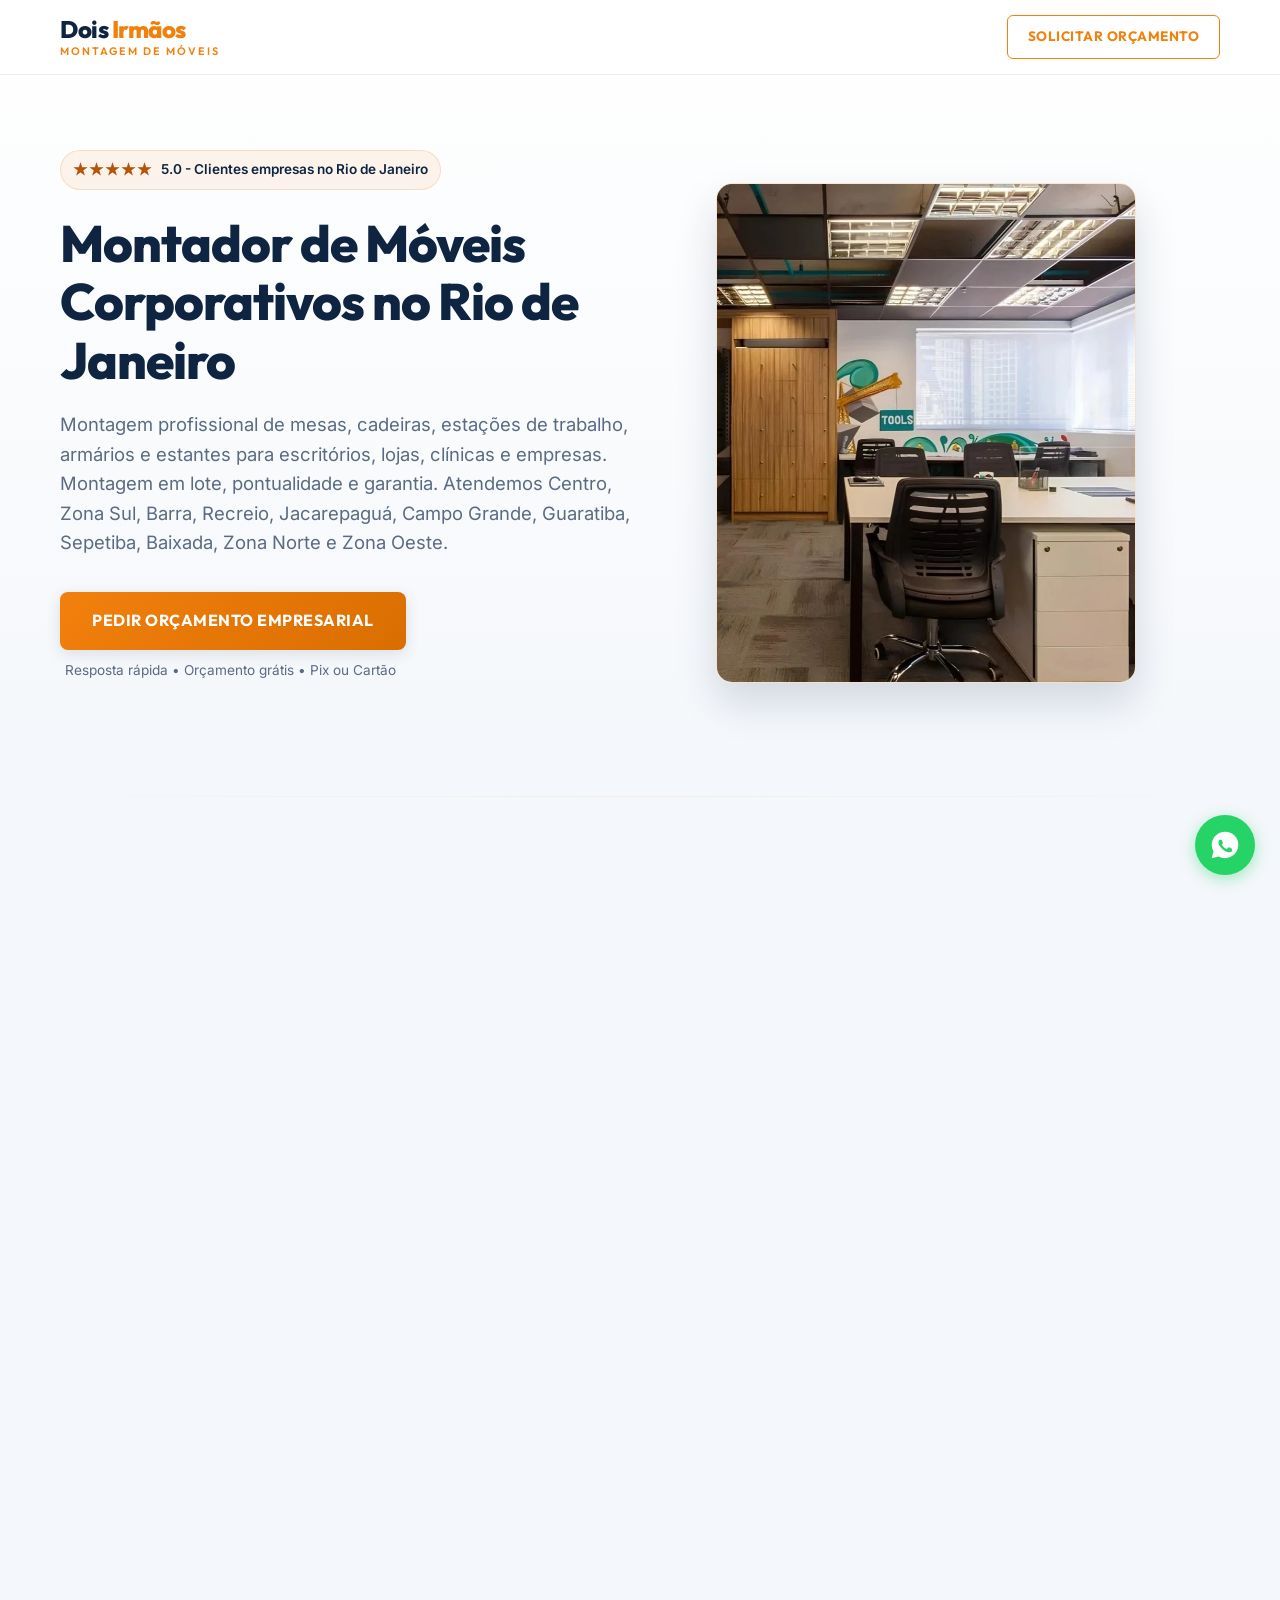
==== moveiscorporativos.html @ 77a08ee9 "Adiciona landing page /moveiscorporativos otimizada para Google Ads (SEO, JSON-LD, canonical)" ====
<!DOCTYPE html>
<html lang="pt-BR">
<head>
    <!-- Google tag (gtag.js) - carregamento tardio apos LCP -->
    <link rel="preconnect" href="https://www.googletagmanager.com">
    <script>
      window.dataLayer = window.dataLayer || [];
      function gtag(){dataLayer.push(arguments);}
    </script>
    <!-- Event snippet for Contato conversion page -->
    <script>
    function gtag_report_conversion(url) {
      var callback = function () {
        if (typeof(url) != 'undefined') {
          window.location = url;
        }
      };
      gtag('event', 'conversion', {
          'send_to': 'G-LB356NPCR9',
          'value': 1.0,
          'currency': 'BRL',
          'event_callback': callback
      });
      return false;
    }
    </script>
    <meta charset="UTF-8">
    <meta name="viewport" content="width=device-width, initial-scale=1.0">

    <!-- SEO Meta Tags -->
    <title>Montador de Móveis Corporativos RJ | Dois Irmãos Montagem</title>
    <meta name="description" content="Montador de móveis corporativos no Rio de Janeiro para escritórios, lojas, clínicas e empresas. Montagem em lote, garantia, ferramentas próprias e agendamento rápido. Orçamento grátis pelo WhatsApp!">
    <meta name="keywords" content="montador de moveis corporativos, montagem de moveis corporativos, montador de escritorio, montagem de moveis na empresa, montador de moveis rio de janeiro, montagem de mesas de escritorio, moveis corporativos cnpj, dois irmaos montagem">
    <link rel="canonical" href="https://2irmaosmontagens.com.br/moveiscorporativos">

    <!-- Open Graph / Facebook / WhatsApp -->
    <meta property="og:title" content="Montador de Móveis Corporativos RJ | Dois Irmãos Montagem">
    <meta property="og:description" content="Montagem profissional de móveis corporativos no Rio de Janeiro: escritórios, lojas e clínicas. Montagem em lote, garantia e orçamento grátis pelo WhatsApp.">
    <meta property="og:type" content="website">
    <meta property="og:url" content="https://2irmaosmontagens.com.br/moveiscorporativos">
    <meta property="og:image" content="https://2irmaosmontagens.com.br/assets/Hero-Desktop.webp">
    <meta property="og:image:width" content="1122">
    <meta property="og:image:height" content="1402">
    <meta property="og:image:type" content="image/webp">
    <meta property="og:locale" content="pt_BR">
    <meta property="og:site_name" content="Dois Irmãos Montagem de Móveis">

    <!-- Twitter Card -->
    <meta name="twitter:card" content="summary_large_image">
    <meta name="twitter:title" content="Montador de Móveis Corporativos RJ | Dois Irmãos Montagem">
    <meta name="twitter:description" content="Montagem profissional de móveis corporativos no Rio de Janeiro para empresas. Orçamento grátis pelo WhatsApp!">
    <meta name="twitter:image" content="https://2irmaosmontagens.com.br/assets/Hero-Desktop.webp">

    <!-- Dados estruturados (JSON-LD) - Servico e Negocio Local -->
    <script type="application/ld+json">
    {
      "@context": "https://schema.org",
      "@type": "Service",
      "serviceType": "Montagem de móveis corporativos",
      "provider": {
        "@type": "LocalBusiness",
        "name": "Dois Irmãos Montagem de Móveis",
        "telephone": "+5521982727612",
        "areaServed": [
          {"@type":"City","name":"Rio de Janeiro"},
          {"@type":"AdministrativeArea","name":"Zona Sul"},
          {"@type":"AdministrativeArea","name":"Barra da Tijuca"},
          {"@type":"AdministrativeArea","name":"Baixada Fluminense"},
          {"@type":"AdministrativeArea","name":"Zona Norte"},
          {"@type":"AdministrativeArea","name":"Zona Oeste"}
        ],
        "priceRange": "$$",
        "image": "https://2irmaosmontagens.com.br/assets/Hero-Desktop.webp",
        "url": "https://2irmaosmontagens.com.br/moveiscorporativos"
      },
      "areaServed": [
        {"@type":"City","name":"Rio de Janeiro"},
        {"@type":"AdministrativeArea","name":"Baixada Fluminense"}
      ],
      "description": "Montagem profissional de móveis corporativos no Rio de Janeiro: escritórios, lojas, clínicas e empresas. Montagem em lote, garantia e agendamento rápido."
    }
    </script>

    <!-- Favicon SVG inline (chave de fenda + chave inglesa, laranja) -->
    <link rel="icon" type="image/svg+xml" href="data:image/svg+xml,<svg xmlns=%22http://www.w3.org/2000/svg%22 viewBox=%220 0 100 100%22><rect width=%22100%22 height=%22100%22 rx=%2220%22 fill=%22%230F2440%22/><g stroke=%22%23F2800D%22 stroke-width=%2212%22 stroke-linecap=%22round%22><path d=%22M25 25 L75 75%22/><path d=%22M62 15 L85 38%22/><path d=%22M15 62 L25 72%22/></g></svg>">

    <!-- Pre-carregamento da hero image (LCP) -->
    <link rel="preload" as="image" fetchpriority="high"
          href="assets/images/Escritorio.webp"
          imagesrcset="assets/images/Escritorio.webp 800w"
          imagesizes="(max-width: 768px) 100vw, 420px">

    <!-- Fontes auto-hospedadas (Inter + Outfit variaveis) -->
    <link rel="preload" href="assets/fonts/Inter.woff2" as="font" type="font/woff2" crossorigin>
    <link rel="preload" href="assets/fonts/Outfit.woff2" as="font" type="font/woff2" crossorigin>

    <!-- Critical CSS Inline (acima da dobra) - tema claro -->
    <style>
        @font-face{font-family:'Inter';font-style:normal;font-weight:300 700;font-display:optional;src:url('assets/fonts/Inter.woff2') format('woff2')}
        @font-face{font-family:'Outfit';font-style:normal;font-weight:400 800;font-display:optional;src:url('assets/fonts/Outfit.woff2') format('woff2')}
        *,*::before,*::after{box-sizing:border-box;margin:0;padding:0}
        html{scroll-behavior:smooth;text-rendering:optimizeLegibility;-webkit-font-smoothing:antialiased}
        body{background-color:#F4F7FB;color:#0F2440;font-family:'Inter',-apple-system,BlinkMacSystemFont,"Segoe UI",Roboto,sans-serif;font-size:16px;line-height:1.6;overflow-x:hidden}
        :root{--color-bg:#F4F7FB;--color-bg-deep:#FFFFFF;--color-bg-light:#FFFFFF;--color-primary:#F2800D;--color-primary-dark:#B4530A;--color-primary-secondary:#D96E00;--color-navy:#0F2440;--color-white:#FFF;--color-gray-light:#5B6B82;--color-gray-text:#5B6B82;--color-border:rgba(15,36,64,0.08);--font-titles:'Outfit',-apple-system,BlinkMacSystemFont,"Segoe UI",Roboto,sans-serif;--font-body:'Inter',-apple-system,BlinkMacSystemFont,"Segoe UI",Roboto,sans-serif;--glass-bg:rgba(255,255,255,0.9);--glass-border:rgba(242,128,13,0.15);--glass-border-hover:rgba(242,128,13,0.4);--transition-fast:all 0.2s cubic-bezier(0.4,0,0.2,1);--transition-smooth:all 0.4s cubic-bezier(0.4,0,0.2,1)}
        .container{width:100%;max-width:1200px;margin:0 auto;padding:0 20px}
        .btn-cta{display:inline-flex;align-items:center;justify-content:center;gap:10px;font-family:var(--font-titles);font-weight:700;font-size:1rem;text-transform:uppercase;letter-spacing:.5px;text-decoration:none;padding:16px 32px;border-radius:8px;border:none;cursor:pointer;transition:var(--transition-smooth);box-shadow:0 4px 15px rgba(15,36,64,0.12)}
        .btn-main-pulse{background:linear-gradient(135deg,var(--color-primary),var(--color-primary-secondary));color:#fff}
        .btn-main-pulse:hover{transform:translateY(-2px);box-shadow:0 8px 25px rgba(242,128,13,0.35)}
        .main-header{background-color:rgba(255,255,255,0.95);border-bottom:1px solid rgba(15,36,64,0.08);position:fixed;top:0;left:0;right:0;z-index:100;padding:10px 0;transition:var(--transition-fast);backdrop-filter:blur(8px)}
        .header-container{display:flex;justify-content:space-between;align-items:center}
        .logo{display:flex;align-items:center;gap:8px}
        .logo-text{font-family:var(--font-titles);font-weight:800;font-size:1.4rem;color:#0F2440;letter-spacing:-0.5px;line-height:1.1}
        .logo-text span{color:var(--color-primary)}
        .logo-sub{display:block;font-family:var(--font-titles);font-size:0.62rem;font-weight:600;letter-spacing:2px;text-transform:uppercase;color:#5B6B82;margin-top:3px}
        .btn-header{padding:10px 20px;font-size:.85rem;border-radius:6px;background:transparent;color:var(--color-primary);border:1.5px solid var(--color-primary);box-shadow:none}
        .btn-header:hover{background-color:var(--color-primary);color:#fff}
        .hero-section{position:relative;padding-top:140px;padding-bottom:80px;background:linear-gradient(180deg,#fff,#F4F7FB);overflow:hidden}
        .hero-container{display:grid;grid-template-columns:1.1fr 0.9fr;gap:40px;align-items:center}
        .hero-content{grid-column:1}
        .badge-google{display:inline-flex;align-items:center;gap:8px;background-color:rgba(242,128,13,0.08);border:1px solid rgba(242,128,13,0.2);padding:6px 12px;border-radius:50px;margin-bottom:24px}
        .star-rating{color:var(--color-primary-dark);font-weight:700;letter-spacing:2px}
        .badge-text{font-size:.85rem;font-weight:600;color:#0F2440}
        .hero-title{font-family:var(--font-titles);font-size:3.2rem;font-weight:800;line-height:1.15;color:#0F2440;margin-bottom:20px;letter-spacing:-1px}
        .hero-subtitle{font-size:1.15rem;color:var(--color-gray-text);margin-bottom:35px;max-width:580px}
        .hero-ctas{display:flex;flex-direction:column;align-items:flex-start;gap:10px;margin-bottom:35px}
        .cta-help-text{font-size:.85rem;color:var(--color-gray-text);padding-left:5px}
        .hero-image-wrapper{grid-column:2;display:flex;justify-content:center;align-items:center;width:100%;max-width:420px;aspect-ratio:4/5}
        .hero-image{width:100%;max-width:420px;aspect-ratio:4/5;object-fit:cover;border-radius:16px;border:1px solid rgba(242,128,13,0.2);box-shadow:0 20px 40px rgba(15,36,64,0.15)}
        @media(max-width:768px){.main-header{padding:8px 0}.header-container{justify-content:center}.btn-header{display:none}.hero-section{padding-top:120px;padding-bottom:50px}.hero-container{grid-template-columns:1fr;grid-template-areas:"badge" "title" "image" "subtitle" "ctas";text-align:center;gap:25px}.badge-google{grid-area:badge;margin-bottom:0;justify-self:center}.hero-title{grid-area:title;font-size:2.1rem;margin:15px 0;letter-spacing:-0.5px}.hero-image-wrapper{grid-area:image;order:unset;display:flex;justify-content:center;margin:5px auto;width:100%;aspect-ratio:4/5}.hero-image{width:100%;height:auto;object-fit:contain;border-radius:12px;box-shadow:0 10px 30px rgba(15,36,64,0.15)}.hero-subtitle{grid-area:subtitle;font-size:1rem;margin-bottom:0;margin:0 auto;max-width:100%;line-height:1.5}.hero-ctas{grid-area:ctas;align-items:center;width:100%;margin-bottom:0;gap:15px;margin-top:8px}.btn-cta{width:100%;max-width:320px;padding:14px 28px;font-size:.95rem}}
        @media(max-width:480px){.btn-header{display:none}.header-container{justify-content:center}.logo-text{font-size:1.3rem}}
    </style>

    <!-- Full CSS carregado assincrono (nao bloqueia renderizacao) -->
    <link rel="preload" href="style-light.css" as="style" onload="this.onload=null;this.rel='stylesheet'">
    <noscript><link rel="stylesheet" href="style-light.css"></noscript>
</head>
<body>
    <!-- Cabecalho -->
    <header class="main-header">
        <div class="container header-container">
            <div class="logo">
                <span class="logo-text">Dois <span>Irmãos</span><span class="logo-sub">Montagem de Móveis</span></span>
            </div>
            <a href="https://wa.me/5521982727612?text=Ol%C3%A1%2C%20gostaria%20de%20um%20or%C3%A7amento%20para%20montagem%20de%20m%C3%B3veis%20corporativos" class="btn-cta btn-header" onclick="gtag_report_conversion();" target="_blank" rel="noopener">
                Solicitar Orçamento
            </a>
        </div>
    </header>

    <main>
        <!-- Hero Section (Dobra Inicial) -->
        <section class="hero-section">
            <div class="container hero-container">
                <div class="hero-content">
                    <div class="badge-google">
                        <span class="star-rating">★★★★★</span>
                        <span class="badge-text">5.0 - Clientes empresas no Rio de Janeiro</span>
                    </div>
                    <h1 class="hero-title">Montador de Móveis Corporativos no Rio de Janeiro</h1>
                    <p class="hero-subtitle">Montagem profissional de mesas, cadeiras, estações de trabalho, armários e estantes para escritórios, lojas, clínicas e empresas. Montagem em lote, pontualidade e garantia. Atendemos Centro, Zona Sul, Barra, Recreio, Jacarepaguá, Campo Grande, Guaratiba, Sepetiba, Baixada, Zona Norte e Zona Oeste.</p>
                    <div class="hero-ctas">
                        <a href="https://wa.me/5521982727612?text=Ol%C3%A1%2C%20gostaria%20de%20um%20or%C3%A7amento%20para%20montagem%20de%20m%C3%B3veis%20corporativos" class="btn-cta btn-main-pulse" onclick="gtag_report_conversion();" target="_blank" rel="noopener">
                            Pedir Orçamento Empresarial
                        </a>
                        <span class="cta-help-text">Resposta rápida • Orçamento grátis • Pix ou Cartão</span>
                    </div>
                </div>
                <div class="hero-image-wrapper">
                    <img src="assets/images/Escritorio.webp" alt="Montagem de móveis corporativos para escritório no Rio de Janeiro - Dois Irmãos Montagem" class="hero-image" fetchpriority="high" decoding="async" width="400" height="500">
                </div>
            </div>
        </section>

        <!-- Diferenciais para Empresas -->
        <section class="diferenciais-section">
            <div class="container">
                <h2 class="section-title">Por que sua empresa deve contratar a Dois Irmãos?</h2>
                <div class="diferenciais-grid">
                    <div class="diferencial-card">
                        <div class="dif-icon-wrapper">
                            <svg viewBox="0 0 24 24" fill="none" stroke="currentColor" stroke-width="2" stroke-linecap="round" stroke-linejoin="round" class="icon-svg"><rect x="3" y="3" width="7" height="9" rx="1"/><rect x="14" y="3" width="7" height="5" rx="1"/><rect x="14" y="12" width="7" height="9" rx="1"/><rect x="3" y="16" width="7" height="5" rx="1"/></svg>
                        </div>
                        <h3>Montagem em Lote</h3>
                        <p>Montamos várias unidades de uma vez (estações de trabalho, cadeiras, armários) no menor tempo possível, sem atrapalhar a operação da sua empresa.</p>
                    </div>
                    <div class="diferencial-card">
                        <div class="dif-icon-wrapper">
                            <svg viewBox="0 0 24 24" fill="none" stroke="currentColor" stroke-width="2" stroke-linecap="round" stroke-linejoin="round" class="icon-svg"><circle cx="12" cy="12" r="10"/><polyline points="12 6 12 12 16 14"/></svg>
                        </div>
                        <h3>Pontualidade</h3>
                        <p>Agendamento e chegada no horário combinado, para alinhar com a rotina do seu escritório ou da sua loja. Menos downtime, mais produtividade.</p>
                    </div>
                    <div class="diferencial-card">
                        <div class="dif-icon-wrapper">
                            <svg viewBox="0 0 24 24" fill="none" stroke="currentColor" stroke-width="2" stroke-linecap="round" stroke-linejoin="round" class="icon-svg"><path d="M12 22s8-4 8-10V5l-8-3-8 3v7c0 6 8 10 8 10z"/><polyline points="9 12 11 14 15 10"/></svg>
                        </div>
                        <h3>Garantia no Serviço</h3>
                        <p>Monto qualquer móvel corporativo com garantia. Se algo não ficar perfeito, ajusto sem custo para a sua empresa.</p>
                    </div>
                    <div class="diferencial-card">
                        <div class="dif-icon-wrapper">
                            <svg viewBox="0 0 24 24" fill="none" stroke="currentColor" stroke-width="2" stroke-linecap="round" stroke-linejoin="round" class="icon-svg"><path d="M14.7 6.3a1 1 0 0 0 0 1.4l1.6 1.6a1 1 0 0 0 1.4 0l3.77-3.77a6 6 0 0 1-7.94 7.94l-6.91 6.91a2.12 2.12 0 0 1-3-3l6.91-6.91a6 6 0 0 1 7.94-7.94l-3.76 3.76z"/></svg>
                        </div>
                        <h3>Ferramentas Próprias</h3>
                        <p>Levo todo o equipamento necessário. Você não se preocupa com nada — só recebe os móveis prontos para uso.</p>
                    </div>
                    <div class="diferencial-card">
                        <div class="dif-icon-wrapper">
                            <svg viewBox="0 0 24 24" fill="none" stroke="currentColor" stroke-width="2" stroke-linecap="round" stroke-linejoin="round" class="icon-svg"><rect x="1" y="4" width="22" height="16" rx="2" ry="2"/><line x1="1" y1="10" x2="23" y2="10"/></svg>
                        </div>
                        <h3>Pagamento Facilitado PJ</h3>
                        <p>Aceito Pix ou Cartão de Crédito. Orçamento gratuito e na hora, direto pelo WhatsApp. Ideal para empresas e compras via CNPJ.</p>
                    </div>
                    <div class="diferencial-card">
                        <div class="dif-icon-wrapper">
                            <svg viewBox="0 0 24 24" fill="none" stroke="currentColor" stroke-width="2" stroke-linecap="round" stroke-linejoin="round" class="icon-svg"><circle cx="12" cy="12" r="3"/><path d="M12 1v4M12 19v4M4.22 4.22l2.83 2.83M16.95 16.95l2.83 2.83M1 12h4M19 12h4M4.22 19.78l2.83-2.83M16.95 7.05l2.83-2.83"/></svg>
                        </div>
                        <h3>Limpeza pós-montagem</h3>
                        <p>Deixo o ambiente limpo, com descarte correto das embalagens. Sua empresa não perde tempo com a bagunça da montagem.</p>
                    </div>
                </div>
            </div>
        </section>

        <!-- Servicos Corporativos -->
        <section class="services-section">
            <div class="container">
                <h2 class="section-title">Montagem de Móveis Corporativos</h2>
                <p class="section-subtitle">Soluções completas para o seu escritório, loja, clínica ou empresa. Alto padrão de acabamento e organização.</p>

                <div class="services-grid">
                    <div class="service-card">
                        <img class="service-thumb" src="assets/images/Escritorio.webp" alt="Montagem de mesas de escritório e estações de trabalho" width="400" height="500" loading="lazy" decoding="async">
                        <div class="service-content">
                            <span class="service-tag">Estações de Trabalho</span>
                            <h3>Mesas e Escrivaninhas</h3>
                            <p>Montagem de mesas de escritório, mesas de reunião, escrivaninhas e estações de trabalho em lote, com nivelamento perfeito.</p>
                            <ul class="service-list">
                                <li>
                                    <svg class="icon-check" viewBox="0 0 24 24" fill="none" stroke="currentColor" stroke-width="3" stroke-linecap="round" stroke-linejoin="round" style="width: 14px; height: 14px; color: var(--color-primary);"><polyline points="20 6 9 17 4 12"></polyline></svg>
                                    Montagem de mesas e estações em lote
                                </li>
                                <li>
                                    <svg class="icon-check" viewBox="0 0 24 24" fill="none" stroke="currentColor" stroke-width="3" stroke-linecap="round" stroke-linejoin="round" style="width: 14px; height: 14px; color: var(--color-primary);"><polyline points="20 6 9 17 4 12"></polyline></svg>
                                    Passagem e organização de cabos
                                </li>
                                <li>
                                    <svg class="icon-check" viewBox="0 0 24 24" fill="none" stroke="currentColor" stroke-width="3" stroke-linecap="round" stroke-linejoin="round" style="width: 14px; height: 14px; color: var(--color-primary);"><polyline points="20 6 9 17 4 12"></polyline></svg>
                                    Nivelamento e alinhamento perfeitos
                                </li>
                            </ul>
                        </div>
                    </div>

                    <div class="service-card">
                        <img class="service-thumb" src="assets/images/Sala.webp" alt="Montagem de cadeiras e assentos corporativos" width="400" height="500" loading="lazy" decoding="async">
                        <div class="service-content">
                            <span class="service-tag">Assentos</span>
                            <h3>Cadeiras e Poltronas</h3>
                            <p>Montagem de cadeiras de escritório, poltronas de recepção e assentos corporativos de qualquer fabricante e modelo.</p>
                            <ul class="service-list">
                                <li>
                                    <svg class="icon-check" viewBox="0 0 24 24" fill="none" stroke="currentColor" stroke-width="3" stroke-linecap="round" stroke-linejoin="round" style="width: 14px; height: 14px; color: var(--color-primary);"><polyline points="20 6 9 17 4 12"></polyline></svg>
                                    Montagem e ajuste de assentos
                                </li>
                                <li>
                                    <svg class="icon-check" viewBox="0 0 24 24" fill="none" stroke="currentColor" stroke-width="3" stroke-linecap="round" stroke-linejoin="round" style="width: 14px; height: 14px; color: var(--color-primary);"><polyline points="20 6 9 17 4 12"></polyline></svg>
                                    Fixação de encostos e braços
                                </li>
                                <li>
                                    <svg class="icon-check" viewBox="0 0 24 24" fill="none" stroke="currentColor" stroke-width="3" stroke-linecap="round" stroke-linejoin="round" style="width: 14px; height: 14px; color: var(--color-primary);"><polyline points="20 6 9 17 4 12"></polyline></svg>
                                    Alinhamento de mecanismos e bases
                                </li>
                            </ul>
                        </div>
                    </div>

                    <div class="service-card">
                        <img class="service-thumb" src="assets/images/Quarto.webp" alt="Montagem de armários e estantes corporativas" width="400" height="500" loading="lazy" decoding="async">
                        <div class="service-content">
                            <span class="service-tag">Armazenamento</span>
                            <h3>Armários e Estantes</h3>
                            <p>Montagem e fixação de armários, estantes, arquivos e móveis de armazenamento para escritórios e salas comerciais.</p>
                            <ul class="service-list">
                                <li>
                                    <svg class="icon-check" viewBox="0 0 24 24" fill="none" stroke="currentColor" stroke-width="3" stroke-linecap="round" stroke-linejoin="round" style="width: 14px; height: 14px; color: var(--color-primary);"><polyline points="20 6 9 17 4 12"></polyline></svg>
                                    Armários e estantes corporativas
                                </li>
                                <li>
                                    <svg class="icon-check" viewBox="0 0 24 24" fill="none" stroke="currentColor" stroke-width="3" stroke-linecap="round" stroke-linejoin="round" style="width: 14px; height: 14px; color: var(--color-primary);"><polyline points="20 6 9 17 4 12"></polyline></svg>
                                    Fixação segura em parede
                                </li>
                                <li>
                                    <svg class="icon-check" viewBox="0 0 24 24" fill="none" stroke="currentColor" stroke-width="3" stroke-linecap="round" stroke-linejoin="round" style="width: 14px; height: 14px; color: var(--color-primary);"><polyline points="20 6 9 17 4 12"></polyline></svg>
                                    Ajuste de portas e gavetas
                                </li>
                            </ul>
                        </div>
                    </div>

                    <div class="service-card">
                        <img class="service-thumb" src="assets/images/Cozinha.webp" alt="Montagem de móveis para lojas e recepções comerciais" width="400" height="500" loading="lazy" decoding="async">
                        <div class="service-content">
                            <span class="service-tag">Lojas e Recepções</span>
                            <h3>Móveis para Comércio</h3>
                            <p>Montagem de painéis, balcões de recepção, expositores e móveis para lojas, clínicas e ambientes comerciais.</p>
                            <ul class="service-list">
                                <li>
                                    <svg class="icon-check" viewBox="0 0 24 24" fill="none" stroke="currentColor" stroke-width="3" stroke-linecap="round" stroke-linejoin="round" style="width: 14px; height: 14px; color: var(--color-primary);"><polyline points="20 6 9 17 4 12"></polyline></svg>
                                    Painéis de TV e expositores
                                </li>
                                <li>
                                    <svg class="icon-check" viewBox="0 0 24 24" fill="none" stroke="currentColor" stroke-width="3" stroke-linecap="round" stroke-linejoin="round" style="width: 14px; height: 14px; color: var(--color-primary);"><polyline points="20 6 9 17 4 12"></polyline></svg>
                                    Balcões de recepção
                                </li>
                                <li>
                                    <svg class="icon-check" viewBox="0 0 24 24" fill="none" stroke="currentColor" stroke-width="3" stroke-linecap="round" stroke-linejoin="round" style="width: 14px; height: 14px; color: var(--color-primary);"><polyline points="20 6 9 17 4 12"></polyline></svg>
                                    Móveis para clínicas e salas comerciais
                                </li>
                            </ul>
                        </div>
                    </div>
                </div>

                <div class="services-action">
                    <a href="https://wa.me/5521982727612?text=Ol%C3%A1%2C%20gostaria%20de%20um%20or%C3%A7amento%20para%20montagem%20de%20m%C3%B3veis%20corporativos" class="btn-cta btn-main-pulse" onclick="gtag_report_conversion();" target="_blank" rel="noopener">
                        Pedir Orçamento Corporativo
                    </a>
                </div>
            </div>
        </section>

        <!-- Como Funciona -->
        <section class="depoimentos-section">
            <div class="container">
                <h2 class="section-title">Como funciona para a sua empresa</h2>
                <div class="services-grid">
                    <div class="service-card">
                        <div class="service-content">
                            <span class="service-tag">Passo 1</span>
                            <h3>Solicite pelo WhatsApp</h3>
                            <p>Chame no WhatsApp, informe a quantidade e o tipo de móveis. Você recebe o orçamento grátis e na hora.</p>
                        </div>
                    </div>
                    <div class="service-card">
                        <div class="service-content">
                            <span class="service-tag">Passo 2</span>
                            <h3>Agende a montagem</h3>
                            <p>Combinamos o melhor dia e horário para não parar a operação do seu escritório, loja ou clínica.</p>
                        </div>
                    </div>
                    <div class="service-card">
                        <div class="service-content">
                            <span class="service-tag">Passo 3</span>
                            <h3>Receba tudo pronto</h3>
                            <p>Montagem rápida, com garantia e limpeza pós-serviço. Seus móveis corporativos prontos para uso.</p>
                        </div>
                    </div>
                </div>
            </div>
        </section>

        <!-- Prova Social -->
        <section class="depoimentos-section">
            <div class="container">
                <div class="depoimentos-header">
                    <div>
                        <h2>Clientes corporativos aprovam</h2>
                        <div class="google-rating">
                            <span class="rating-num">★ 5.0</span>
                            <span class="rating-stars">★★★★★</span>
                            <span class="rating-count">Avaliações no Rio de Janeiro</span>
                        </div>
                    </div>
                </div>

                <div class="depoimentos-grid">
                    <div class="depoimento-card">
                        <div class="depoimento-rating">★★★★★</div>
                        <p class="depoimento-text">"Contratamos o Eduardo para montar escritórios de uma sala inteira: estações, mesas de reunião e armários. Pontual, rápido e organizado. Deixou tudo no lugar e limpo."</p>
                        <div class="depoimento-author">
                            <div class="author-avatar">CA</div>
                            <div>
                                <h3>Camila A.</h3>
                                <span>Gerente de escritório - RJ</span>
                            </div>
                        </div>
                    </div>
                    <div class="depoimento-card">
                        <div class="depoimento-rating">★★★★★</div>
                        <p class="depoimento-text">"Montou as cadeiras e mesas da nossa clínica em um único dia. Super profissional, com todas as ferramentas. Serviço nota 10, recomendo para qualquer empresa."</p>
                        <div class="depoimento-author">
                            <div class="author-avatar">RB</div>
                            <div>
                                <h3>Ricardo B.</h3>
                                <span>Dono de clínica - RJ</span>
                            </div>
                        </div>
                    </div>
                    <div class="depoimento-card">
                        <div class="depoimento-rating">★★★★★</div>
                        <p class="depoimento-text">"Precisávamos de agilidade para abrir a loja e o Eduardo deu conta de montar expositores e painéis antes da inauguração. Muito confiável e caprichoso."</p>
                        <div class="depoimento-author">
                            <div class="author-avatar">DP</div>
                            <div>
                                <h3>Daniela P.</h3>
                                <span>Empresária - RJ</span>
                            </div>
                        </div>
                    </div>
                </div>
            </div>
        </section>
    </main>

    <!-- Rodape -->
    <footer class="main-footer">
        <div class="container footer-container">
            <div class="footer-brand">
                <div class="logo">
                    <span class="logo-text">Dois <span>Irmãos</span><span class="logo-sub">Montagem de Móveis</span></span>
                </div>
                <p>Montagem e desmontagem profissional de móveis corporativos com garantia e segurança no Rio de Janeiro: Centro, Zona Sul, Barra, Recreio, Jacarepaguá, Campo Grande, Guaratiba, Sepetiba, Baixada, Zona Norte e Zona Oeste.</p>
            </div>

            <div class="footer-info">
                <h3>Atendimento</h3>
                <p>
                    <svg class="icon-footer-info" viewBox="0 0 24 24" fill="none" stroke="currentColor" stroke-width="2" stroke-linecap="round" stroke-linejoin="round" style="width: 14px; height: 14px; margin-right: 6px; color: var(--color-primary); vertical-align: middle;"><path d="M22 16.92v3a2 2 0 0 1-2.18 2 19.79 19.79 0 0 1-8.63-3.07 19.5 19.5 0 0 1-6-6 19.79 19.79 0 0 1-3.07-8.67A2 2 0 0 1 4.11 2h3a2 2 0 0 1 2 1.72 12.84 12.84 0 0 0 .7 2.81 2 2 0 0 1-.45 2.11L8.09 9.91a16 16 0 0 0 6 6l1.27-1.27a2 2 0 0 1 2.11-.45 12.84 12.84 0 0 0 2.81.7A2 2 0 0 1 22 16.92z"/></svg>
                    Fone/Whats: <strong>(21) 98272-7612</strong>
                </p>
                <p>
                    <svg class="icon-footer-info" viewBox="0 0 24 24" fill="none" stroke="currentColor" stroke-width="2" stroke-linecap="round" stroke-linejoin="round" style="width: 14px; height: 14px; margin-right: 6px; color: var(--color-primary); vertical-align: middle;"><path d="M21 10c0 7-9 13-9 13s-9-6-9-13a9 9 0 0 1 18 0z"/><circle cx="12" cy="10" r="3"/></svg>
                    Rio de Janeiro - Centro, Zona Sul, Barra, Recreio, Jacarepaguá, Campo Grande, Guaratiba, Sepetiba, Baixada, Zona Norte e Zona Oeste
                </p>
                <p>
                    <svg class="icon-footer-info" viewBox="0 0 24 24" fill="none" stroke="currentColor" stroke-width="2" stroke-linecap="round" stroke-linejoin="round" style="width: 14px; height: 14px; margin-right: 6px; color: var(--color-primary); vertical-align: middle;"><path d="M21 15a2 2 0 0 1-2 2H7l-4 4V5a2 2 0 0 1 2-2h14a2 2 0 0 1 2 2z"/></svg>
                    Orçamento grátis e na hora
                </p>
            </div>

            <div class="footer-links">
                <h3>Políticas</h3>
                <a href="politica.html" target="_blank" class="footer-link">Política de Privacidade</a>
                <span class="footer-link-sub">Google Ads Compliance</span>
            </div>
        </div>
        <div class="footer-bottom">
            <p>&copy; 2026 Dois Irmãos Montagem de Móveis. Desenvolvido por <a href="https://wa.me/5551999402810?text=Ol%C3%A1%2C%20vi%20a%20p%C3%A1gina%20da%20Dois%20Irm%C3%A3os%20Montagem%20de%20M%C3%B3veis%20e%20quero%20uma%20p%C3%A1gina%20igual" target="_blank" rel="noopener" style="color:#F2A85C;text-decoration:underline;text-underline-offset:2px">WS Serviços</a></p>
        </div>
    </footer>

    <!-- Botao Flutuante Pulsante -->
    <a href="https://wa.me/5521982727612?text=Ol%C3%A1%2C%20gostaria%20de%20um%20or%C3%A7amento%20para%20montagem%20de%20m%C3%B3veis%20corporativos"
       class="btn-whatsapp-flutuante" id="btn-whatsapp-flutuante" onclick="gtag_report_conversion();" target="_blank" rel="noopener" aria-label="Solicitar Orçamento de Móveis Corporativos no WhatsApp">
        <svg viewBox="0 0 24 24" fill="currentColor" xmlns="http://www.w3.org/2000/svg">
            <path d="M12.012 2c-5.506 0-9.989 4.478-9.99 9.984a9.96 9.96 0 0 0 1.333 4.982L2 22l5.202-1.362a9.923 9.923 0 0 0 4.808 1.226h.003c5.502 0 9.99-4.479 9.991-9.986a9.897 9.897 0 0 0-2.927-7.064A9.9 9.9 0 0 0 12.012 2zm5.72 14.12c-.246.696-1.427 1.258-1.954 1.31-.476.046-.96.223-3.078-.607-2.709-1.062-4.437-3.805-4.572-3.987-.134-.18-.992-1.31-.992-2.5 0-1.19.624-1.77.848-2.014.223-.244.492-.304.656-.304.163 0 .327.002.468.008.148.006.347-.057.544.417.202.489.69 1.678.75 1.798.06.12.1.26.02.42-.08.16-.12.26-.24.4-.12.14-.25.312-.358.42-.12.12-.245.25-.1.5.144.246.643 1.054 1.38 1.71.947.843 1.745 1.106 1.996 1.228.25.12.397.102.545-.068.149-.17.643-.75.815-.998.17-.25.347-.208.58-.12.235.087 1.488.702 1.745.83.256.13.427.194.49.303.06.108.06.63-.186 1.326z"/>
        </svg>
    </a>

    <!-- gtag.js carregado apenas na interacao do usuario -->
    <!-- Troque o ID G-LB356NPCR9 pelo ID AW-XXXXXXXXXX da sua conta Google Ads, se houver -->
    <script>
      function loadGTag() {
        var s = document.createElement('script');
        s.src = 'https://www.googletagmanager.com/gtag/js?id=G-LB356NPCR9';
        s.async = true;
        s.onload = function() {
          gtag('js', new Date());
          gtag('config', 'G-LB356NPCR9');
        };
        document.head.appendChild(s);
      }
      document.addEventListener('click', loadGTag, { once: true });
      document.addEventListener('touchstart', loadGTag, { once: true });
    </script>

</body>
</html>
---- style-light.css ----
:root{--color-bg:#F4F7FB;--color-bg-deep:#FFFFFF;--color-bg-light:#FFFFFF;--color-primary:#F2800D;--color-primary-dark:#B4530A;--color-primary-secondary:#D96E00;--color-navy:#0F2440;--color-white:#FFFFFF;--color-gray-light:#5B6B82;--color-gray-text:#5B6B82;--color-border:rgba(15,36,64,0.08);--font-titles:'Outfit',-apple-system,BlinkMacSystemFont,"Segoe UI",Roboto,sans-serif;--font-body:'Inter',-apple-system,BlinkMacSystemFont,"Segoe UI",Roboto,sans-serif;--glass-bg:rgba(255,255,255,0.9);--glass-border:rgba(242,128,13,0.15);--glass-border-hover:rgba(242,128,13,0.4);--transition-fast:all 0.2s cubic-bezier(0.4,0,0.2,1);--transition-smooth:all 0.4s cubic-bezier(0.4,0,0.2,1)}*,*::before,*::after{box-sizing:border-box;margin:0;padding:0}html{scroll-behavior:smooth;text-rendering:optimizeLegibility;-webkit-font-smoothing:antialiased;-moz-osx-font-smoothing:grayscale}body{background-color:var(--color-bg);color:var(--color-navy);font-family:var(--font-body);font-size:16px;line-height:1.6;overflow-x:hidden}.container{width:100%;max-width:1200px;margin-right:auto;margin-left:auto;padding-right:20px;padding-left:20px}.btn-cta{display:inline-flex;align-items:center;justify-content:center;gap:10px;font-family:var(--font-titles);font-weight:700;font-size:1rem;text-transform:uppercase;letter-spacing:0.5px;text-decoration:none;padding:16px 32px;border-radius:8px;border:none;cursor:pointer;transition:var(--transition-smooth);box-shadow:0 4px 15px rgba(15,36,64,0.12)}.btn-main-pulse{background:linear-gradient(135deg,var(--color-primary) 0%,var(--color-primary-secondary) 100%);color:var(--color-white);position:relative;z-index:1;overflow:hidden}.btn-main-pulse:hover{transform:translateY(-2px);box-shadow:0 8px 25px rgba(242,128,13,0.35);background:linear-gradient(135deg,#FF9A33 0%,#E07300 100%)}.btn-main-pulse:active{transform:translateY(0)}.icon-whatsapp{width:20px;height:20px}.main-header{background-color:rgba(255,255,255,0.95);border-bottom:1px solid var(--color-border);position:fixed;top:0;left:0;right:0;z-index:100;padding:15px 0;transition:var(--transition-fast);backdrop-filter:blur(8px)}.header-container{display:flex;justify-content:space-between;align-items:center}.logo{display:flex;align-items:center;gap:8px}.logo-icon{font-size:1.6rem}.logo-text{font-family:var(--font-titles);font-weight:800;font-size:1.5rem;color:var(--color-navy);letter-spacing:-0.5px;line-height:1.1}.logo-text span{color:var(--color-primary)}.logo-sub{display:block;font-family:var(--font-titles);font-size:0.68rem;font-weight:600;letter-spacing:2px;text-transform:uppercase;color:var(--color-gray-text);margin-top:3px}.btn-header{padding:10px 20px;font-size:0.85rem;border-radius:6px;background:transparent;color:var(--color-primary);border:1.5px solid var(--color-primary);box-shadow:none}.btn-header:hover{background-color:var(--color-primary);color:var(--color-white);box-shadow:0 4px 15px rgba(242,128,13,0.2)}.hero-section{position:relative;padding-top:150px;padding-bottom:80px;background:linear-gradient(180deg,var(--color-white) 0%,var(--color-bg) 100%);overflow:hidden}.hero-section::after{content:'';position:absolute;bottom:0;left:0;right:0;height:1px;background:linear-gradient(90deg,transparent 0%,rgba(242,128,13,0.3) 50%,transparent 100%);opacity:0.3}.hero-container{display:grid;grid-template-columns:1.1fr 0.9fr;gap:40px;align-items:center}.badge-google{display:inline-flex;align-items:center;gap:8px;background-color:rgba(242,128,13,0.08);border:1px solid rgba(242,128,13,0.2);padding:6px 12px;border-radius:50px;margin-bottom:24px}.star-rating{color:var(--color-primary-dark);font-weight:700;letter-spacing:2px}.badge-text{font-size:0.85rem;font-weight:600;color:var(--color-navy)}.hero-title{font-family:var(--font-titles);font-size:3.2rem;font-weight:800;line-height:1.15;color:var(--color-navy);margin-bottom:20px;letter-spacing:-1px}.hero-subtitle{font-size:1.15rem;color:var(--color-gray-text);margin-bottom:35px;max-width:580px}.hero-ctas{display:flex;flex-direction:column;align-items:flex-start;gap:10px;margin-bottom:35px}.cta-help-text{font-size:0.85rem;color:var(--color-gray-text);padding-left:5px}.hero-benefits{display:flex;flex-wrap:wrap;gap:15px}.benefit-tag{display:flex;align-items:center;gap:8px;font-size:0.9rem;font-weight:600;color:var(--color-navy);background-color:var(--color-white);border:1px solid var(--color-border);padding:8px 16px;border-radius:6px;box-shadow:0 2px 8px rgba(15,36,64,0.04)}.benefit-icon{font-size:1rem}.hero-image-wrapper{position:relative;display:flex;justify-content:center;align-items:center;width:100%;max-width:420px;aspect-ratio:4 / 5}.hero-image{width:100%;max-width:420px;aspect-ratio:4 / 5;object-fit:cover;border-radius:16px;border:1px solid rgba(242,128,13,0.2);box-shadow:0 20px 40px rgba(15,36,64,0.15);transition:var(--transition-smooth)}.hero-image:hover{transform:scale(1.02);border-color:var(--color-primary);box-shadow:0 20px 50px rgba(15,36,64,0.2)}.diferenciais-section{padding:80px 0;background-color:var(--color-bg);position:relative}.diferenciais-grid{display:grid;grid-template-columns:repeat(3,1fr);gap:30px}.diferencial-card{background-color:var(--color-white);border:1px solid var(--color-border);padding:35px 30px;border-radius:12px;transition:var(--transition-smooth);position:relative;overflow:hidden;box-shadow:0 2px 10px rgba(15,36,64,0.04)}.diferencial-card::before{content:'';position:absolute;top:0;left:0;width:3px;height:100%;background:linear-gradient(180deg,var(--color-primary) 0%,transparent 100%);opacity:0;transition:var(--transition-fast)}.diferencial-card:hover{transform:translateY(-5px);border-color:rgba(242,128,13,0.25);box-shadow:0 10px 30px rgba(15,36,64,0.1)}.diferencial-card:hover::before{opacity:1}.dif-icon-wrapper{font-size:2rem;margin-bottom:20px;display:inline-block}.diferencial-card h3{font-family:var(--font-titles);font-size:1.35rem;font-weight:700;margin-bottom:12px;color:var(--color-navy)}.diferencial-card p{font-size:0.95rem;color:var(--color-gray-text);line-height:1.6}.services-section{padding:100px 0;background:linear-gradient(180deg,var(--color-bg) 0%,var(--color-white) 100%);position:relative}.services-section::before{content:'';position:absolute;top:0;left:0;right:0;height:1px;background:linear-gradient(90deg,transparent 0%,rgba(242,128,13,0.2) 50%,transparent 100%)}.section-title{font-family:var(--font-titles);font-size:2.5rem;font-weight:800;text-align:center;margin-bottom:15px;letter-spacing:-0.5px;color:var(--color-navy)}.section-subtitle{font-size:1.1rem;color:var(--color-gray-text);text-align:center;max-width:600px;margin:0 auto 60px auto}.services-grid{display:grid;grid-template-columns:repeat(4,1fr);gap:30px;margin-bottom:50px}.service-card{background:var(--glass-bg);border:1px solid var(--glass-border);border-radius:16px;overflow:hidden;transition:var(--transition-smooth);display:flex;flex-direction:column;box-shadow:0 2px 10px rgba(15,36,64,0.04)}.service-thumb{width:100%;aspect-ratio:4/5;object-fit:cover;object-position:center;display:block;border-radius:16px 16px 0 0}.service-card:hover{transform:translateY(-8px);border-color:var(--glass-border-hover);box-shadow:0 15px 35px rgba(242,128,13,0.1),0 5px 15px rgba(15,36,64,0.06)}.service-content{padding:35px;display:flex;flex-direction:column;height:100%}.service-tag{display:inline-block;align-self:flex-start;font-family:var(--font-titles);font-size:0.75rem;font-weight:700;text-transform:uppercase;letter-spacing:1px;color:var(--color-primary-dark);background-color:rgba(242,128,13,0.08);padding:4px 10px;border-radius:4px;margin-bottom:20px}.service-card h3{font-family:var(--font-titles);font-size:1.5rem;font-weight:700;margin-bottom:15px;color:var(--color-navy)}.service-card p{font-size:0.95rem;color:var(--color-gray-text);margin-bottom:25px;line-height:1.6}.service-list{list-style:none;margin-top:20px;display:flex;flex-direction:column;gap:12px;border-top:1px solid var(--color-border);padding-top:20px}.service-list li{font-size:0.9rem;color:var(--color-navy);display:flex;align-items:center;gap:10px}.services-action{text-align:center;margin-top:40px}.depoimentos-section{padding:100px 0;background-color:var(--color-bg);position:relative}.depoimentos-section::before{content:'';position:absolute;top:0;left:0;right:0;height:1px;background:linear-gradient(90deg,transparent 0%,var(--color-border) 50%,transparent 100%)}.depoimentos-header{display:flex;justify-content:center;margin-bottom:60px}.g-logo-wrapper{display:flex;align-items:center;gap:20px}.icon-google{width:48px;height:48px;color:var(--color-navy);opacity:0.9}.g-logo-wrapper h2{font-family:var(--font-titles);font-size:2rem;font-weight:800;letter-spacing:-0.5px;color:var(--color-navy)}.google-rating{display:flex;align-items:center;gap:8px;margin-top:4px}.rating-num{font-size:1.2rem;font-weight:800;color:var(--color-primary-dark)}.rating-stars{color:var(--color-primary-dark);font-size:1.1rem;letter-spacing:1px}.rating-count{font-size:0.85rem;color:var(--color-gray-text);font-weight:500}.depoimentos-grid{display:grid;grid-template-columns:repeat(3,1fr);gap:30px;margin-bottom:50px}.depoimento-card{background-color:var(--color-white);border:1px solid var(--color-border);border-radius:12px;padding:35px 30px;display:flex;flex-direction:column;transition:var(--transition-smooth);box-shadow:0 2px 10px rgba(15,36,64,0.04)}.depoimento-card:hover{transform:scale(1.01);border-color:rgba(242,128,13,0.15);box-shadow:0 8px 25px rgba(15,36,64,0.08)}.depoimento-rating{color:var(--color-primary);font-size:1rem;letter-spacing:2px;margin-bottom:15px}.depoimento-text{font-size:0.95rem;color:var(--color-gray-light);line-height:1.6;margin-bottom:25px;font-style:italic}.depoimento-author{display:flex;align-items:center;gap:15px;margin-top:auto}.author-avatar{width:40px;height:40px;border-radius:50%;background:linear-gradient(135deg,var(--color-primary) 0%,var(--color-primary-secondary) 100%);color:var(--color-white);font-weight:700;font-family:var(--font-titles);display:flex;align-items:center;justify-content:center;font-size:0.9rem}.depoimento-author h3{font-size:0.95rem;font-weight:700;color:var(--color-navy)}.depoimento-author span{font-size:0.8rem;color:var(--color-gray-text)}.google-link-wrapper{text-align:center;margin-top:30px}.link-google-perfil{font-family:var(--font-titles);color:var(--color-primary-dark);text-decoration:underline;text-underline-offset:3px;font-size:0.95rem;font-weight:600;transition:var(--transition-fast);border-bottom:1.5px solid transparent;padding-bottom:2px}.link-google-perfil:hover{color:var(--color-navy);border-color:var(--color-navy)}.main-footer{background-color:var(--color-navy);border-top:1px solid rgba(255,255,255,0.05);padding-top:80px}.footer-container{display:grid;grid-template-columns:1.2fr 0.9fr 0.9fr;gap:50px;padding-bottom:60px}.footer-brand .logo{margin-bottom:20px}.footer-brand p{font-size:0.9rem;color:rgba(255,255,255,0.82);max-width:320px}.main-footer h4{font-family:var(--font-titles);font-size:1.15rem;font-weight:700;color:var(--color-white);margin-bottom:20px;position:relative;display:inline-block}.main-footer h4::after{content:'';position:absolute;bottom:-6px;left:0;width:25px;height:2px;background-color:var(--color-primary)}.footer-info p{font-size:0.9rem;color:rgba(255,255,255,0.7);margin-bottom:10px}.footer-info strong{color:var(--color-white)}.footer-links{display:flex;flex-direction:column;align-items:flex-start}.footer-link{font-size:0.9rem;color:rgba(255,255,255,0.7);text-decoration:none;transition:var(--transition-fast);margin-bottom:8px}.footer-link:hover{color:var(--color-primary)}.footer-link-sub{font-size:0.75rem;color:#A9B4C3;text-transform:uppercase;letter-spacing:0.5px;margin-top:4px}.footer-bottom{background-color:#0A1B33;border-top:1px solid rgba(255,255,255,0.05);text-align:center;padding:25px 0}.footer-bottom p{font-size:0.8rem;color:#C3CCD9}.icon-svg{width:38px;height:38px;color:var(--color-primary);stroke:var(--color-primary);stroke-width:2.2;stroke-linecap:round;stroke-linejoin:round;fill:none;display:inline-block;transition:var(--transition-fast)}.diferencial-card:hover .icon-svg{transform:scale(1.1);color:var(--color-navy);stroke:var(--color-navy)}.btn-whatsapp-flutuante{position:fixed;bottom:25px;right:25px;width:60px;height:60px;background-color:#25D366;color:var(--color-white);border-radius:50%;display:flex;align-items:center;justify-content:center;box-shadow:0 4px 15px rgba(37,211,102,0.4);z-index:999;text-decoration:none;transition:var(--transition-smooth);animation:pulse-whatsapp 2s infinite}.btn-whatsapp-flutuante:hover{transform:scale(1.1);background-color:#20BA56;box-shadow:0 6px 20px rgba(37,211,102,0.6)}.btn-whatsapp-flutuante svg{width:32px;height:32px}@keyframes pulse-whatsapp{0%{transform:scale(1)}50%{transform:scale(1.12)}100%{transform:scale(1)}}.diferenciais-section,.services-section,.depoimentos-section,.main-footer{content-visibility:auto;contain-intrinsic-size:auto 1200px}@media (max-width:1024px){.hero-title{font-size:2.6rem}.hero-container{gap:30px}.services-grid{grid-template-columns:repeat(2,1fr);gap:20px}.depoimentos-grid{grid-template-columns:repeat(2,1fr)}}@media (max-width:768px){.main-header{padding:10px 0}.header-container{justify-content:center}.btn-header{display:none}.logo-text{font-size:1.4rem}.hero-section{padding-top:130px;padding-bottom:50px}.hero-container{display:grid;grid-template-columns:1fr;grid-template-areas:"badge" "title" "image" "subtitle" "ctas";text-align:center;gap:25px}.badge-google{grid-area:badge;margin-bottom:0;justify-self:center}.hero-title{grid-area:title;font-size:2.1rem;margin:15px 0;letter-spacing:-0.5px}.hero-image-wrapper{grid-area:image;order:unset;display:flex;justify-content:center;margin:5px auto;width:100%;aspect-ratio:4 / 5}.hero-image{width:100%;height:auto;object-fit:contain;border-radius:12px;box-shadow:0 10px 30px rgba(15,36,64,0.15)}.hero-subtitle{grid-area:subtitle;font-size:1rem;margin-bottom:0;margin-right:auto;margin-left:auto;max-width:100%;line-height:1.5}.hero-ctas{grid-area:ctas;align-items:center;width:100%;margin-bottom:0;gap:15px;margin-top:8px}.hero-benefits{justify-content:center}.btn-cta{width:100%;max-width:320px;padding:14px 28px;font-size:0.95rem}.diferenciais-section{padding:50px 0}.diferenciais-grid{grid-template-columns:1fr;gap:16px}.diferencial-card{padding:24px 20px;text-align:center}.dif-icon-wrapper{margin-bottom:12px}.diferencial-card h3{font-size:1.25rem;margin-bottom:8px}.diferencial-card p{font-size:0.9rem}.services-section{padding:70px 0}.section-title{font-size:1.8rem}.section-subtitle{font-size:0.95rem;margin-bottom:30px;padding:0 10px}.services-grid{grid-template-columns:1fr;gap:20px}.service-content{padding:24px 20px}.service-card h3{font-size:1.35rem;margin-bottom:10px}.service-card p{font-size:0.9rem;margin-bottom:20px}.service-list{padding-top:15px;gap:10px}.service-list li{font-size:0.85rem}.services-action{margin-top:30px}.depoimentos-section{padding:70px 0}.g-logo-wrapper{flex-direction:column;text-align:center;gap:8px}.g-logo-wrapper h2{font-size:1.6rem}.depoimentos-grid{grid-template-columns:1fr;gap:20px}.depoimento-card{padding:24px 20px}.depoimento-text{font-size:0.9rem;margin-bottom:20px}.footer-container{grid-template-columns:1fr;gap:30px;text-align:center}.footer-brand p{margin-right:auto;margin-left:auto}.footer-brand .logo,.footer-links{align-items:center}.main-footer h4::after{left:50%;transform:translateX(-50%)}}@media (max-width:480px){.btn-header{display:none}.header-container{justify-content:center}.logo-text{font-size:1.3rem}}
---- style-light.css ----
:root{--color-bg:#F4F7FB;--color-bg-deep:#FFFFFF;--color-bg-light:#FFFFFF;--color-primary:#F2800D;--color-primary-dark:#B4530A;--color-primary-secondary:#D96E00;--color-navy:#0F2440;--color-white:#FFFFFF;--color-gray-light:#5B6B82;--color-gray-text:#5B6B82;--color-border:rgba(15,36,64,0.08);--font-titles:'Outfit',-apple-system,BlinkMacSystemFont,"Segoe UI",Roboto,sans-serif;--font-body:'Inter',-apple-system,BlinkMacSystemFont,"Segoe UI",Roboto,sans-serif;--glass-bg:rgba(255,255,255,0.9);--glass-border:rgba(242,128,13,0.15);--glass-border-hover:rgba(242,128,13,0.4);--transition-fast:all 0.2s cubic-bezier(0.4,0,0.2,1);--transition-smooth:all 0.4s cubic-bezier(0.4,0,0.2,1)}*,*::before,*::after{box-sizing:border-box;margin:0;padding:0}html{scroll-behavior:smooth;text-rendering:optimizeLegibility;-webkit-font-smoothing:antialiased;-moz-osx-font-smoothing:grayscale}body{background-color:var(--color-bg);color:var(--color-navy);font-family:var(--font-body);font-size:16px;line-height:1.6;overflow-x:hidden}.container{width:100%;max-width:1200px;margin-right:auto;margin-left:auto;padding-right:20px;padding-left:20px}.btn-cta{display:inline-flex;align-items:center;justify-content:center;gap:10px;font-family:var(--font-titles);font-weight:700;font-size:1rem;text-transform:uppercase;letter-spacing:0.5px;text-decoration:none;padding:16px 32px;border-radius:8px;border:none;cursor:pointer;transition:var(--transition-smooth);box-shadow:0 4px 15px rgba(15,36,64,0.12)}.btn-main-pulse{background:linear-gradient(135deg,var(--color-primary) 0%,var(--color-primary-secondary) 100%);color:var(--color-white);position:relative;z-index:1;overflow:hidden}.btn-main-pulse:hover{transform:translateY(-2px);box-shadow:0 8px 25px rgba(242,128,13,0.35);background:linear-gradient(135deg,#FF9A33 0%,#E07300 100%)}.btn-main-pulse:active{transform:translateY(0)}.icon-whatsapp{width:20px;height:20px}.main-header{background-color:rgba(255,255,255,0.95);border-bottom:1px solid var(--color-border);position:fixed;top:0;left:0;right:0;z-index:100;padding:15px 0;transition:var(--transition-fast);backdrop-filter:blur(8px)}.header-container{display:flex;justify-content:space-between;align-items:center}.logo{display:flex;align-items:center;gap:8px}.logo-icon{font-size:1.6rem}.logo-text{font-family:var(--font-titles);font-weight:800;font-size:1.5rem;color:var(--color-navy);letter-spacing:-0.5px;line-height:1.1}.logo-text span{color:var(--color-primary)}.logo-sub{display:block;font-family:var(--font-titles);font-size:0.68rem;font-weight:600;letter-spacing:2px;text-transform:uppercase;color:var(--color-gray-text);margin-top:3px}.btn-header{padding:10px 20px;font-size:0.85rem;border-radius:6px;background:transparent;color:var(--color-primary);border:1.5px solid var(--color-primary);box-shadow:none}.btn-header:hover{background-color:var(--color-primary);color:var(--color-white);box-shadow:0 4px 15px rgba(242,128,13,0.2)}.hero-section{position:relative;padding-top:150px;padding-bottom:80px;background:linear-gradient(180deg,var(--color-white) 0%,var(--color-bg) 100%);overflow:hidden}.hero-section::after{content:'';position:absolute;bottom:0;left:0;right:0;height:1px;background:linear-gradient(90deg,transparent 0%,rgba(242,128,13,0.3) 50%,transparent 100%);opacity:0.3}.hero-container{display:grid;grid-template-columns:1.1fr 0.9fr;gap:40px;align-items:center}.badge-google{display:inline-flex;align-items:center;gap:8px;background-color:rgba(242,128,13,0.08);border:1px solid rgba(242,128,13,0.2);padding:6px 12px;border-radius:50px;margin-bottom:24px}.star-rating{color:var(--color-primary-dark);font-weight:700;letter-spacing:2px}.badge-text{font-size:0.85rem;font-weight:600;color:var(--color-navy)}.hero-title{font-family:var(--font-titles);font-size:3.2rem;font-weight:800;line-height:1.15;color:var(--color-navy);margin-bottom:20px;letter-spacing:-1px}.hero-subtitle{font-size:1.15rem;color:var(--color-gray-text);margin-bottom:35px;max-width:580px}.hero-ctas{display:flex;flex-direction:column;align-items:flex-start;gap:10px;margin-bottom:35px}.cta-help-text{font-size:0.85rem;color:var(--color-gray-text);padding-left:5px}.hero-benefits{display:flex;flex-wrap:wrap;gap:15px}.benefit-tag{display:flex;align-items:center;gap:8px;font-size:0.9rem;font-weight:600;color:var(--color-navy);background-color:var(--color-white);border:1px solid var(--color-border);padding:8px 16px;border-radius:6px;box-shadow:0 2px 8px rgba(15,36,64,0.04)}.benefit-icon{font-size:1rem}.hero-image-wrapper{position:relative;display:flex;justify-content:center;align-items:center;width:100%;max-width:420px;aspect-ratio:4 / 5}.hero-image{width:100%;max-width:420px;aspect-ratio:4 / 5;object-fit:cover;border-radius:16px;border:1px solid rgba(242,128,13,0.2);box-shadow:0 20px 40px rgba(15,36,64,0.15);transition:var(--transition-smooth)}.hero-image:hover{transform:scale(1.02);border-color:var(--color-primary);box-shadow:0 20px 50px rgba(15,36,64,0.2)}.diferenciais-section{padding:80px 0;background-color:var(--color-bg);position:relative}.diferenciais-grid{display:grid;grid-template-columns:repeat(3,1fr);gap:30px}.diferencial-card{background-color:var(--color-white);border:1px solid var(--color-border);padding:35px 30px;border-radius:12px;transition:var(--transition-smooth);position:relative;overflow:hidden;box-shadow:0 2px 10px rgba(15,36,64,0.04)}.diferencial-card::before{content:'';position:absolute;top:0;left:0;width:3px;height:100%;background:linear-gradient(180deg,var(--color-primary) 0%,transparent 100%);opacity:0;transition:var(--transition-fast)}.diferencial-card:hover{transform:translateY(-5px);border-color:rgba(242,128,13,0.25);box-shadow:0 10px 30px rgba(15,36,64,0.1)}.diferencial-card:hover::before{opacity:1}.dif-icon-wrapper{font-size:2rem;margin-bottom:20px;display:inline-block}.diferencial-card h3{font-family:var(--font-titles);font-size:1.35rem;font-weight:700;margin-bottom:12px;color:var(--color-navy)}.diferencial-card p{font-size:0.95rem;color:var(--color-gray-text);line-height:1.6}.services-section{padding:100px 0;background:linear-gradient(180deg,var(--color-bg) 0%,var(--color-white) 100%);position:relative}.services-section::before{content:'';position:absolute;top:0;left:0;right:0;height:1px;background:linear-gradient(90deg,transparent 0%,rgba(242,128,13,0.2) 50%,transparent 100%)}.section-title{font-family:var(--font-titles);font-size:2.5rem;font-weight:800;text-align:center;margin-bottom:15px;letter-spacing:-0.5px;color:var(--color-navy)}.section-subtitle{font-size:1.1rem;color:var(--color-gray-text);text-align:center;max-width:600px;margin:0 auto 60px auto}.services-grid{display:grid;grid-template-columns:repeat(4,1fr);gap:30px;margin-bottom:50px}.service-card{background:var(--glass-bg);border:1px solid var(--glass-border);border-radius:16px;overflow:hidden;transition:var(--transition-smooth);display:flex;flex-direction:column;box-shadow:0 2px 10px rgba(15,36,64,0.04)}.service-thumb{width:100%;aspect-ratio:4/5;object-fit:cover;object-position:center;display:block;border-radius:16px 16px 0 0}.service-card:hover{transform:translateY(-8px);border-color:var(--glass-border-hover);box-shadow:0 15px 35px rgba(242,128,13,0.1),0 5px 15px rgba(15,36,64,0.06)}.service-content{padding:35px;display:flex;flex-direction:column;height:100%}.service-tag{display:inline-block;align-self:flex-start;font-family:var(--font-titles);font-size:0.75rem;font-weight:700;text-transform:uppercase;letter-spacing:1px;color:var(--color-primary-dark);background-color:rgba(242,128,13,0.08);padding:4px 10px;border-radius:4px;margin-bottom:20px}.service-card h3{font-family:var(--font-titles);font-size:1.5rem;font-weight:700;margin-bottom:15px;color:var(--color-navy)}.service-card p{font-size:0.95rem;color:var(--color-gray-text);margin-bottom:25px;line-height:1.6}.service-list{list-style:none;margin-top:20px;display:flex;flex-direction:column;gap:12px;border-top:1px solid var(--color-border);padding-top:20px}.service-list li{font-size:0.9rem;color:var(--color-navy);display:flex;align-items:center;gap:10px}.services-action{text-align:center;margin-top:40px}.depoimentos-section{padding:100px 0;background-color:var(--color-bg);position:relative}.depoimentos-section::before{content:'';position:absolute;top:0;left:0;right:0;height:1px;background:linear-gradient(90deg,transparent 0%,var(--color-border) 50%,transparent 100%)}.depoimentos-header{display:flex;justify-content:center;margin-bottom:60px}.g-logo-wrapper{display:flex;align-items:center;gap:20px}.icon-google{width:48px;height:48px;color:var(--color-navy);opacity:0.9}.g-logo-wrapper h2{font-family:var(--font-titles);font-size:2rem;font-weight:800;letter-spacing:-0.5px;color:var(--color-navy)}.google-rating{display:flex;align-items:center;gap:8px;margin-top:4px}.rating-num{font-size:1.2rem;font-weight:800;color:var(--color-primary-dark)}.rating-stars{color:var(--color-primary-dark);font-size:1.1rem;letter-spacing:1px}.rating-count{font-size:0.85rem;color:var(--color-gray-text);font-weight:500}.depoimentos-grid{display:grid;grid-template-columns:repeat(3,1fr);gap:30px;margin-bottom:50px}.depoimento-card{background-color:var(--color-white);border:1px solid var(--color-border);border-radius:12px;padding:35px 30px;display:flex;flex-direction:column;transition:var(--transition-smooth);box-shadow:0 2px 10px rgba(15,36,64,0.04)}.depoimento-card:hover{transform:scale(1.01);border-color:rgba(242,128,13,0.15);box-shadow:0 8px 25px rgba(15,36,64,0.08)}.depoimento-rating{color:var(--color-primary);font-size:1rem;letter-spacing:2px;margin-bottom:15px}.depoimento-text{font-size:0.95rem;color:var(--color-gray-light);line-height:1.6;margin-bottom:25px;font-style:italic}.depoimento-author{display:flex;align-items:center;gap:15px;margin-top:auto}.author-avatar{width:40px;height:40px;border-radius:50%;background:linear-gradient(135deg,var(--color-primary) 0%,var(--color-primary-secondary) 100%);color:var(--color-white);font-weight:700;font-family:var(--font-titles);display:flex;align-items:center;justify-content:center;font-size:0.9rem}.depoimento-author h3{font-size:0.95rem;font-weight:700;color:var(--color-navy)}.depoimento-author span{font-size:0.8rem;color:var(--color-gray-text)}.google-link-wrapper{text-align:center;margin-top:30px}.link-google-perfil{font-family:var(--font-titles);color:var(--color-primary-dark);text-decoration:underline;text-underline-offset:3px;font-size:0.95rem;font-weight:600;transition:var(--transition-fast);border-bottom:1.5px solid transparent;padding-bottom:2px}.link-google-perfil:hover{color:var(--color-navy);border-color:var(--color-navy)}.main-footer{background-color:var(--color-navy);border-top:1px solid rgba(255,255,255,0.05);padding-top:80px}.footer-container{display:grid;grid-template-columns:1.2fr 0.9fr 0.9fr;gap:50px;padding-bottom:60px}.footer-brand .logo{margin-bottom:20px}.footer-brand p{font-size:0.9rem;color:rgba(255,255,255,0.82);max-width:320px}.main-footer h4{font-family:var(--font-titles);font-size:1.15rem;font-weight:700;color:var(--color-white);margin-bottom:20px;position:relative;display:inline-block}.main-footer h4::after{content:'';position:absolute;bottom:-6px;left:0;width:25px;height:2px;background-color:var(--color-primary)}.footer-info p{font-size:0.9rem;color:rgba(255,255,255,0.7);margin-bottom:10px}.footer-info strong{color:var(--color-white)}.footer-links{display:flex;flex-direction:column;align-items:flex-start}.footer-link{font-size:0.9rem;color:rgba(255,255,255,0.7);text-decoration:none;transition:var(--transition-fast);margin-bottom:8px}.footer-link:hover{color:var(--color-primary)}.footer-link-sub{font-size:0.75rem;color:#A9B4C3;text-transform:uppercase;letter-spacing:0.5px;margin-top:4px}.footer-bottom{background-color:#0A1B33;border-top:1px solid rgba(255,255,255,0.05);text-align:center;padding:25px 0}.footer-bottom p{font-size:0.8rem;color:#C3CCD9}.icon-svg{width:38px;height:38px;color:var(--color-primary);stroke:var(--color-primary);stroke-width:2.2;stroke-linecap:round;stroke-linejoin:round;fill:none;display:inline-block;transition:var(--transition-fast)}.diferencial-card:hover .icon-svg{transform:scale(1.1);color:var(--color-navy);stroke:var(--color-navy)}.btn-whatsapp-flutuante{position:fixed;bottom:25px;right:25px;width:60px;height:60px;background-color:#25D366;color:var(--color-white);border-radius:50%;display:flex;align-items:center;justify-content:center;box-shadow:0 4px 15px rgba(37,211,102,0.4);z-index:999;text-decoration:none;transition:var(--transition-smooth);animation:pulse-whatsapp 2s infinite}.btn-whatsapp-flutuante:hover{transform:scale(1.1);background-color:#20BA56;box-shadow:0 6px 20px rgba(37,211,102,0.6)}.btn-whatsapp-flutuante svg{width:32px;height:32px}@keyframes pulse-whatsapp{0%{transform:scale(1)}50%{transform:scale(1.12)}100%{transform:scale(1)}}.diferenciais-section,.services-section,.depoimentos-section,.main-footer{content-visibility:auto;contain-intrinsic-size:auto 1200px}@media (max-width:1024px){.hero-title{font-size:2.6rem}.hero-container{gap:30px}.services-grid{grid-template-columns:repeat(2,1fr);gap:20px}.depoimentos-grid{grid-template-columns:repeat(2,1fr)}}@media (max-width:768px){.main-header{padding:10px 0}.header-container{justify-content:center}.btn-header{display:none}.logo-text{font-size:1.4rem}.hero-section{padding-top:130px;padding-bottom:50px}.hero-container{display:grid;grid-template-columns:1fr;grid-template-areas:"badge" "title" "image" "subtitle" "ctas";text-align:center;gap:25px}.badge-google{grid-area:badge;margin-bottom:0;justify-self:center}.hero-title{grid-area:title;font-size:2.1rem;margin:15px 0;letter-spacing:-0.5px}.hero-image-wrapper{grid-area:image;order:unset;display:flex;justify-content:center;margin:5px auto;width:100%;aspect-ratio:4 / 5}.hero-image{width:100%;height:auto;object-fit:contain;border-radius:12px;box-shadow:0 10px 30px rgba(15,36,64,0.15)}.hero-subtitle{grid-area:subtitle;font-size:1rem;margin-bottom:0;margin-right:auto;margin-left:auto;max-width:100%;line-height:1.5}.hero-ctas{grid-area:ctas;align-items:center;width:100%;margin-bottom:0;gap:15px;margin-top:8px}.hero-benefits{justify-content:center}.btn-cta{width:100%;max-width:320px;padding:14px 28px;font-size:0.95rem}.diferenciais-section{padding:50px 0}.diferenciais-grid{grid-template-columns:1fr;gap:16px}.diferencial-card{padding:24px 20px;text-align:center}.dif-icon-wrapper{margin-bottom:12px}.diferencial-card h3{font-size:1.25rem;margin-bottom:8px}.diferencial-card p{font-size:0.9rem}.services-section{padding:70px 0}.section-title{font-size:1.8rem}.section-subtitle{font-size:0.95rem;margin-bottom:30px;padding:0 10px}.services-grid{grid-template-columns:1fr;gap:20px}.service-content{padding:24px 20px}.service-card h3{font-size:1.35rem;margin-bottom:10px}.service-card p{font-size:0.9rem;margin-bottom:20px}.service-list{padding-top:15px;gap:10px}.service-list li{font-size:0.85rem}.services-action{margin-top:30px}.depoimentos-section{padding:70px 0}.g-logo-wrapper{flex-direction:column;text-align:center;gap:8px}.g-logo-wrapper h2{font-size:1.6rem}.depoimentos-grid{grid-template-columns:1fr;gap:20px}.depoimento-card{padding:24px 20px}.depoimento-text{font-size:0.9rem;margin-bottom:20px}.footer-container{grid-template-columns:1fr;gap:30px;text-align:center}.footer-brand p{margin-right:auto;margin-left:auto}.footer-brand .logo,.footer-links{align-items:center}.main-footer h4::after{left:50%;transform:translateX(-50%)}}@media (max-width:480px){.btn-header{display:none}.header-container{justify-content:center}.logo-text{font-size:1.3rem}}
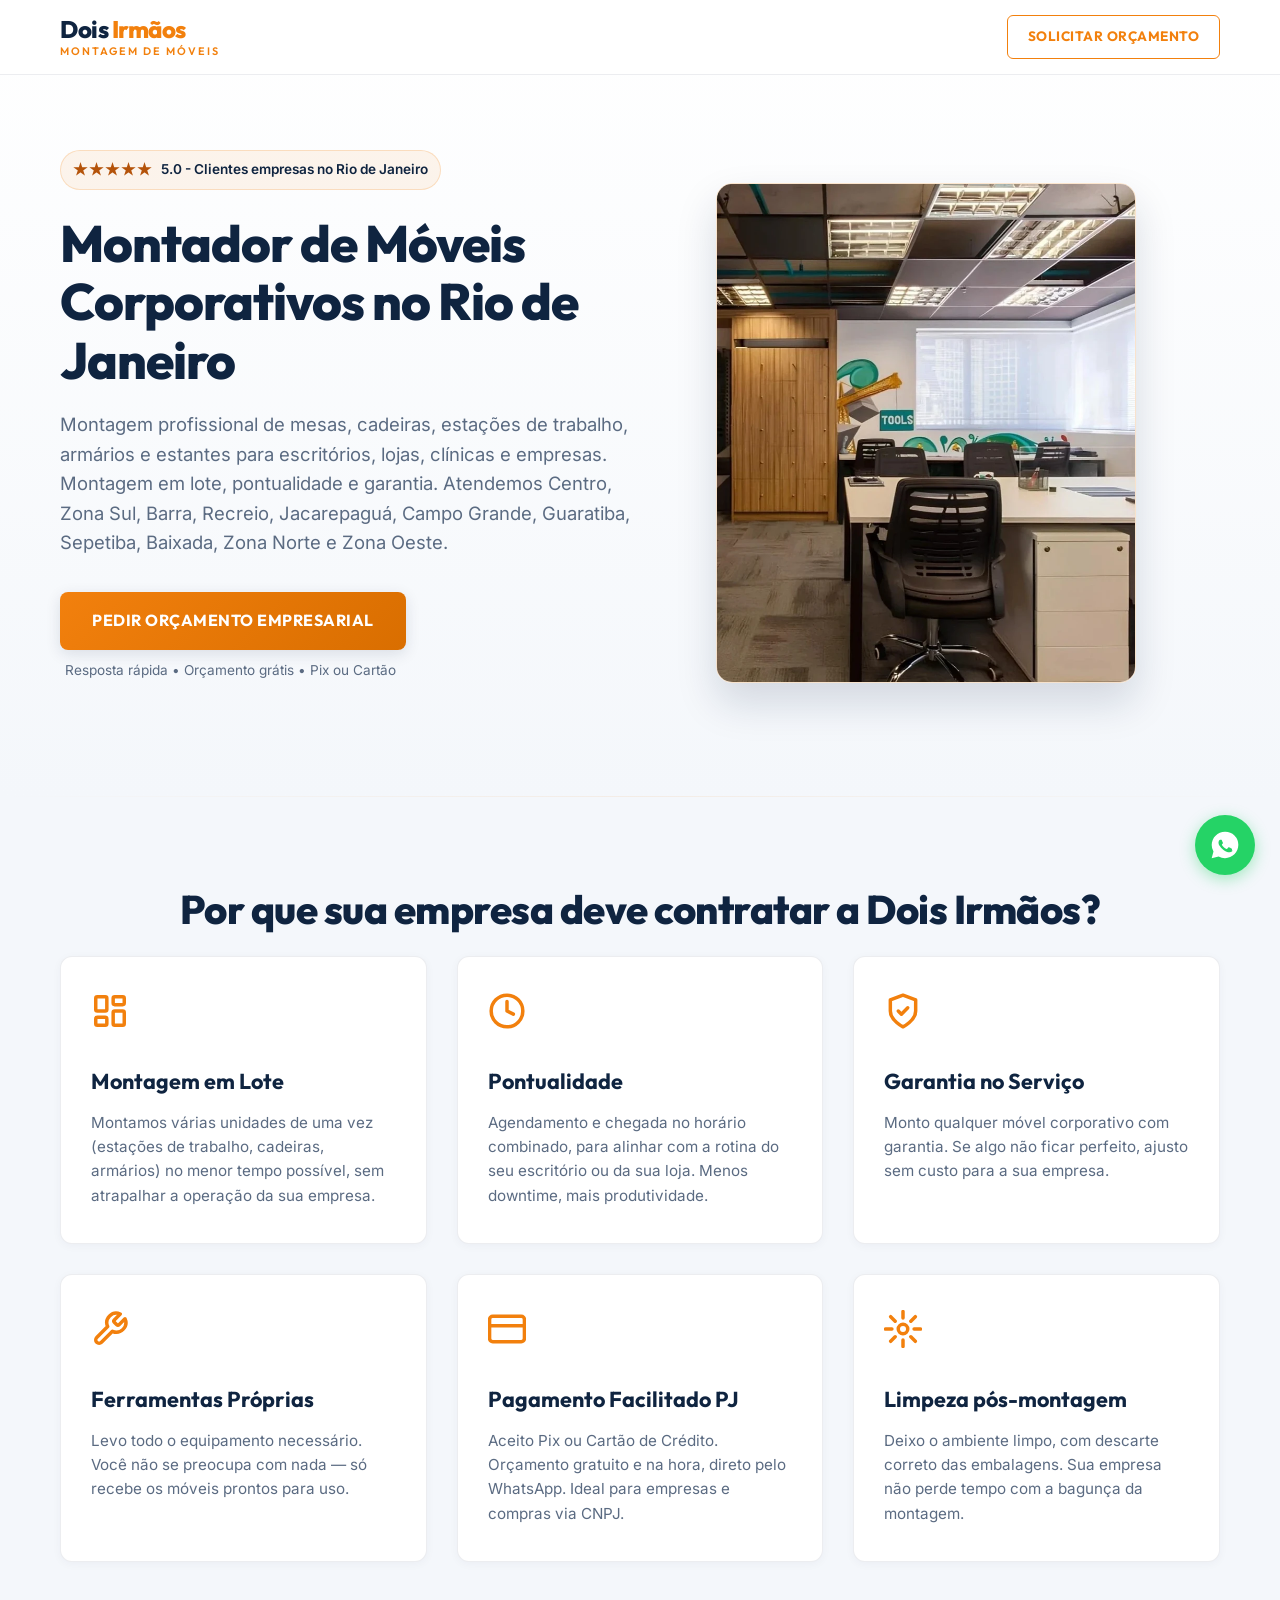
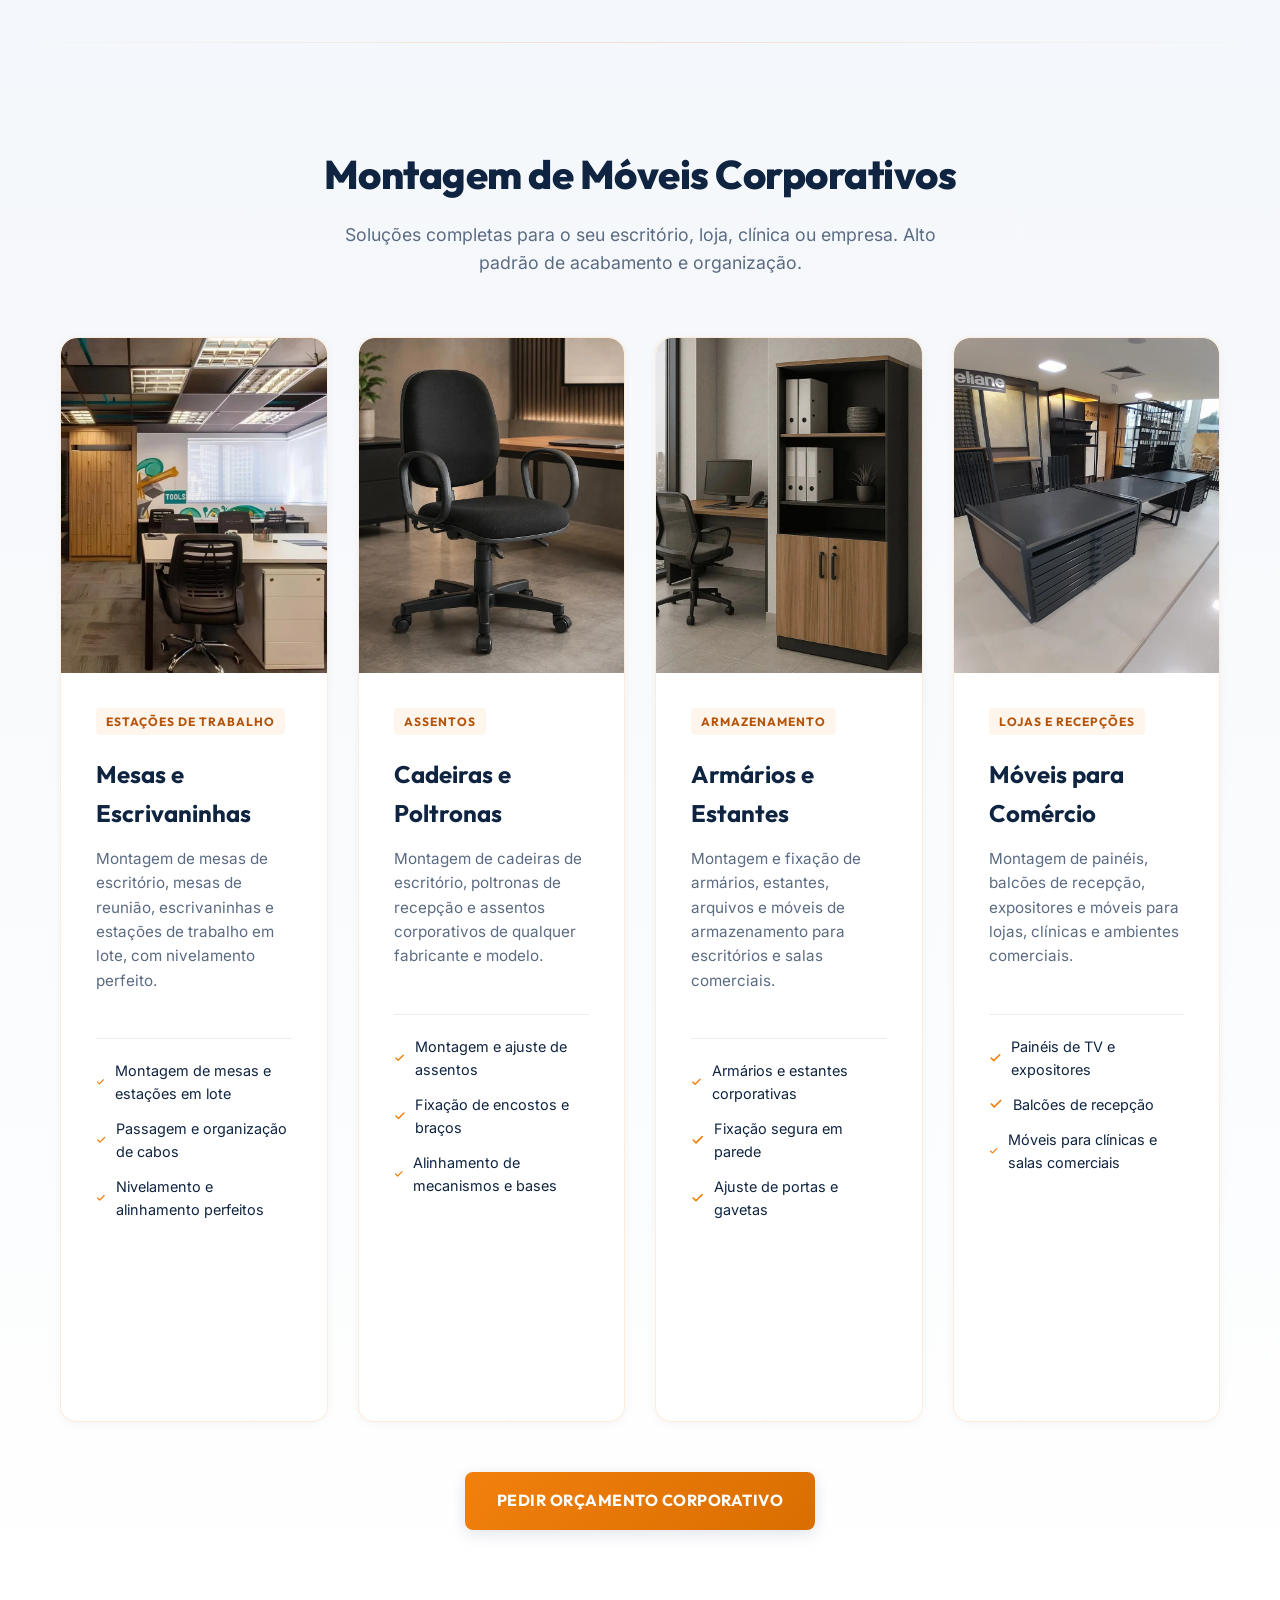
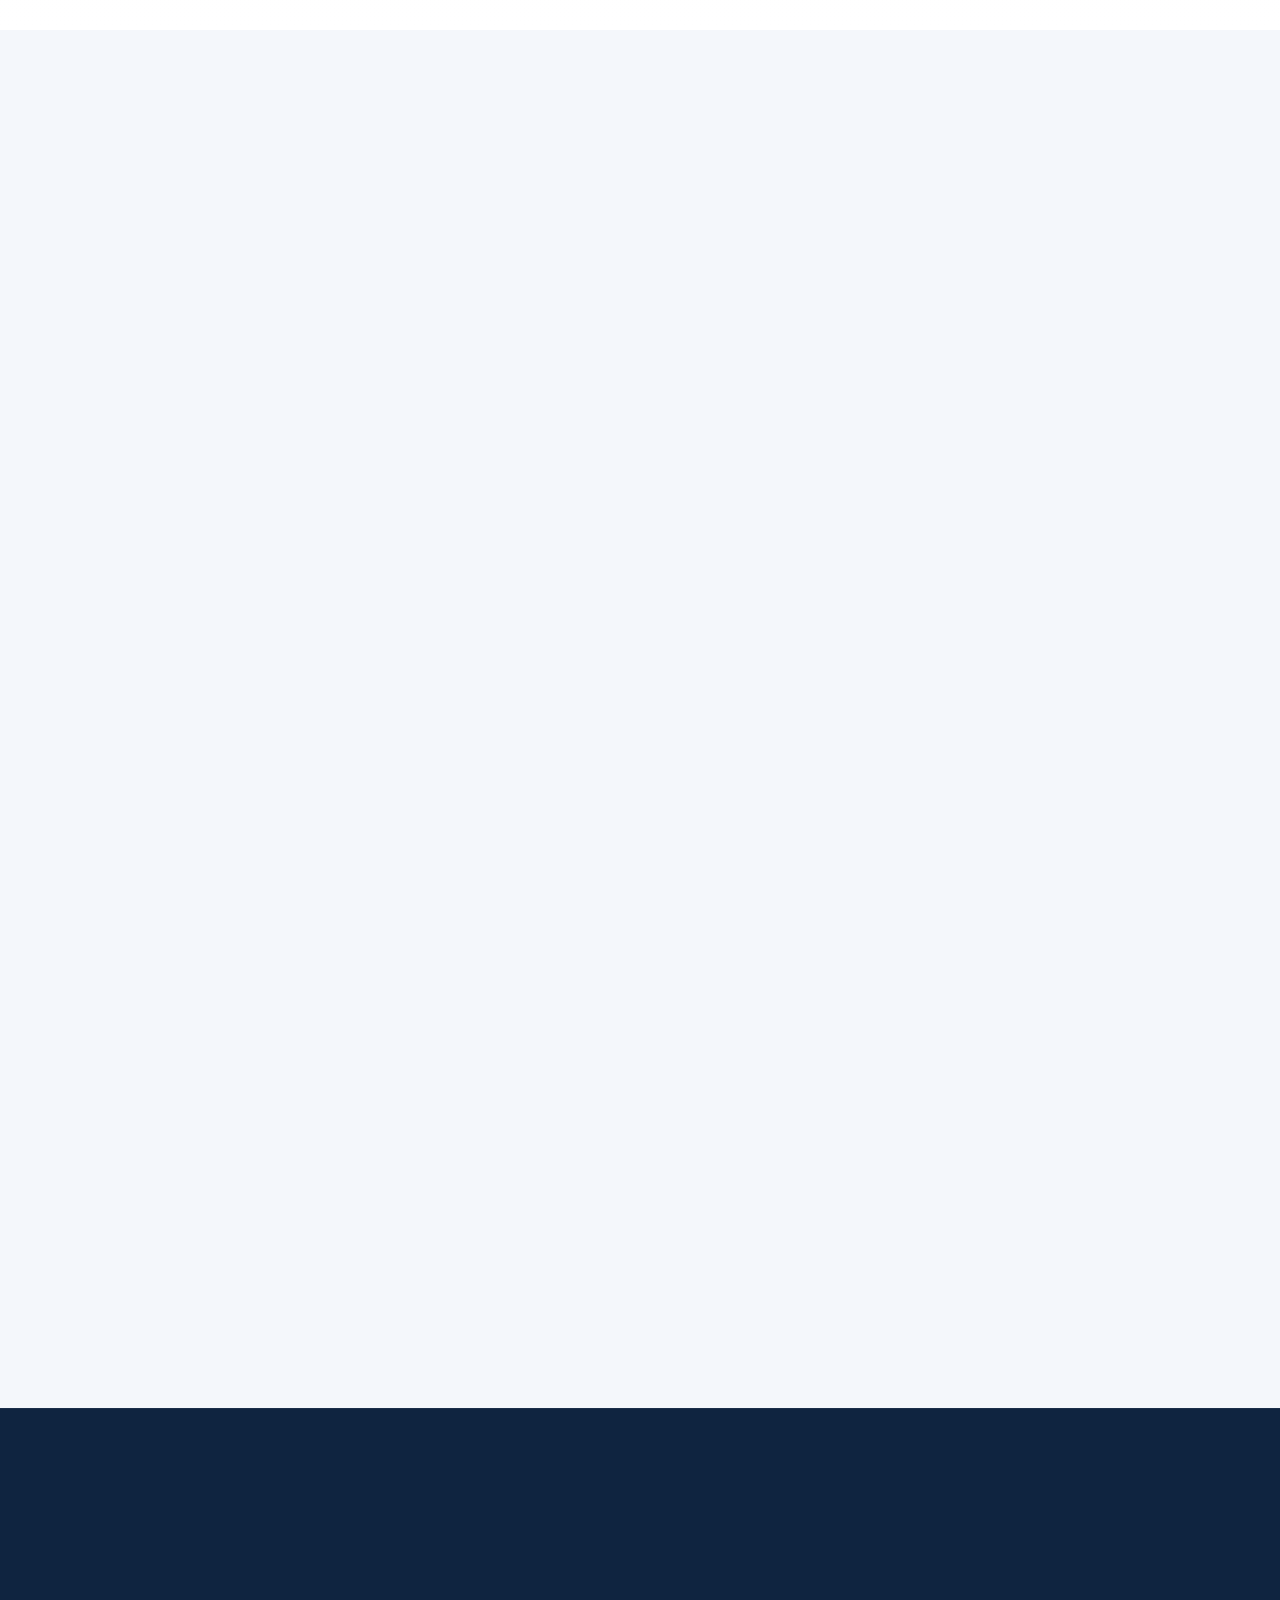
==== commit 97ae2756: "Atualiza fotos dos cards corporativos (Cadeiras, Armarios, Lojas) na landing /moveiscorporativos" ====
--- a/moveiscorporativos.html
+++ b/moveiscorporativos.html
@@ -253,7 +253,7 @@
                     </div>
 
                     <div class="service-card">
-                        <img class="service-thumb" src="assets/images/Sala.webp" alt="Montagem de cadeiras e assentos corporativos" width="400" height="500" loading="lazy" decoding="async">
+                        <img class="service-thumb" src="assets/images/Cadeiras.webp" alt="Montagem de cadeiras e assentos corporativos" width="400" height="500" loading="lazy" decoding="async">
                         <div class="service-content">
                             <span class="service-tag">Assentos</span>
                             <h3>Cadeiras e Poltronas</h3>
@@ -276,7 +276,7 @@
                     </div>
 
                     <div class="service-card">
-                        <img class="service-thumb" src="assets/images/Quarto.webp" alt="Montagem de armários e estantes corporativas" width="400" height="500" loading="lazy" decoding="async">
+                        <img class="service-thumb" src="assets/images/Armario.webp" alt="Montagem de armários e estantes corporativas" width="400" height="500" loading="lazy" decoding="async">
                         <div class="service-content">
                             <span class="service-tag">Armazenamento</span>
                             <h3>Armários e Estantes</h3>
@@ -299,7 +299,7 @@
                     </div>
 
                     <div class="service-card">
-                        <img class="service-thumb" src="assets/images/Cozinha.webp" alt="Montagem de móveis para lojas e recepções comerciais" width="400" height="500" loading="lazy" decoding="async">
+                        <img class="service-thumb" src="assets/images/Lojas.webp" alt="Montagem de móveis para lojas e recepções comerciais" width="400" height="500" loading="lazy" decoding="async">
                         <div class="service-content">
                             <span class="service-tag">Lojas e Recepções</span>
                             <h3>Móveis para Comércio</h3>
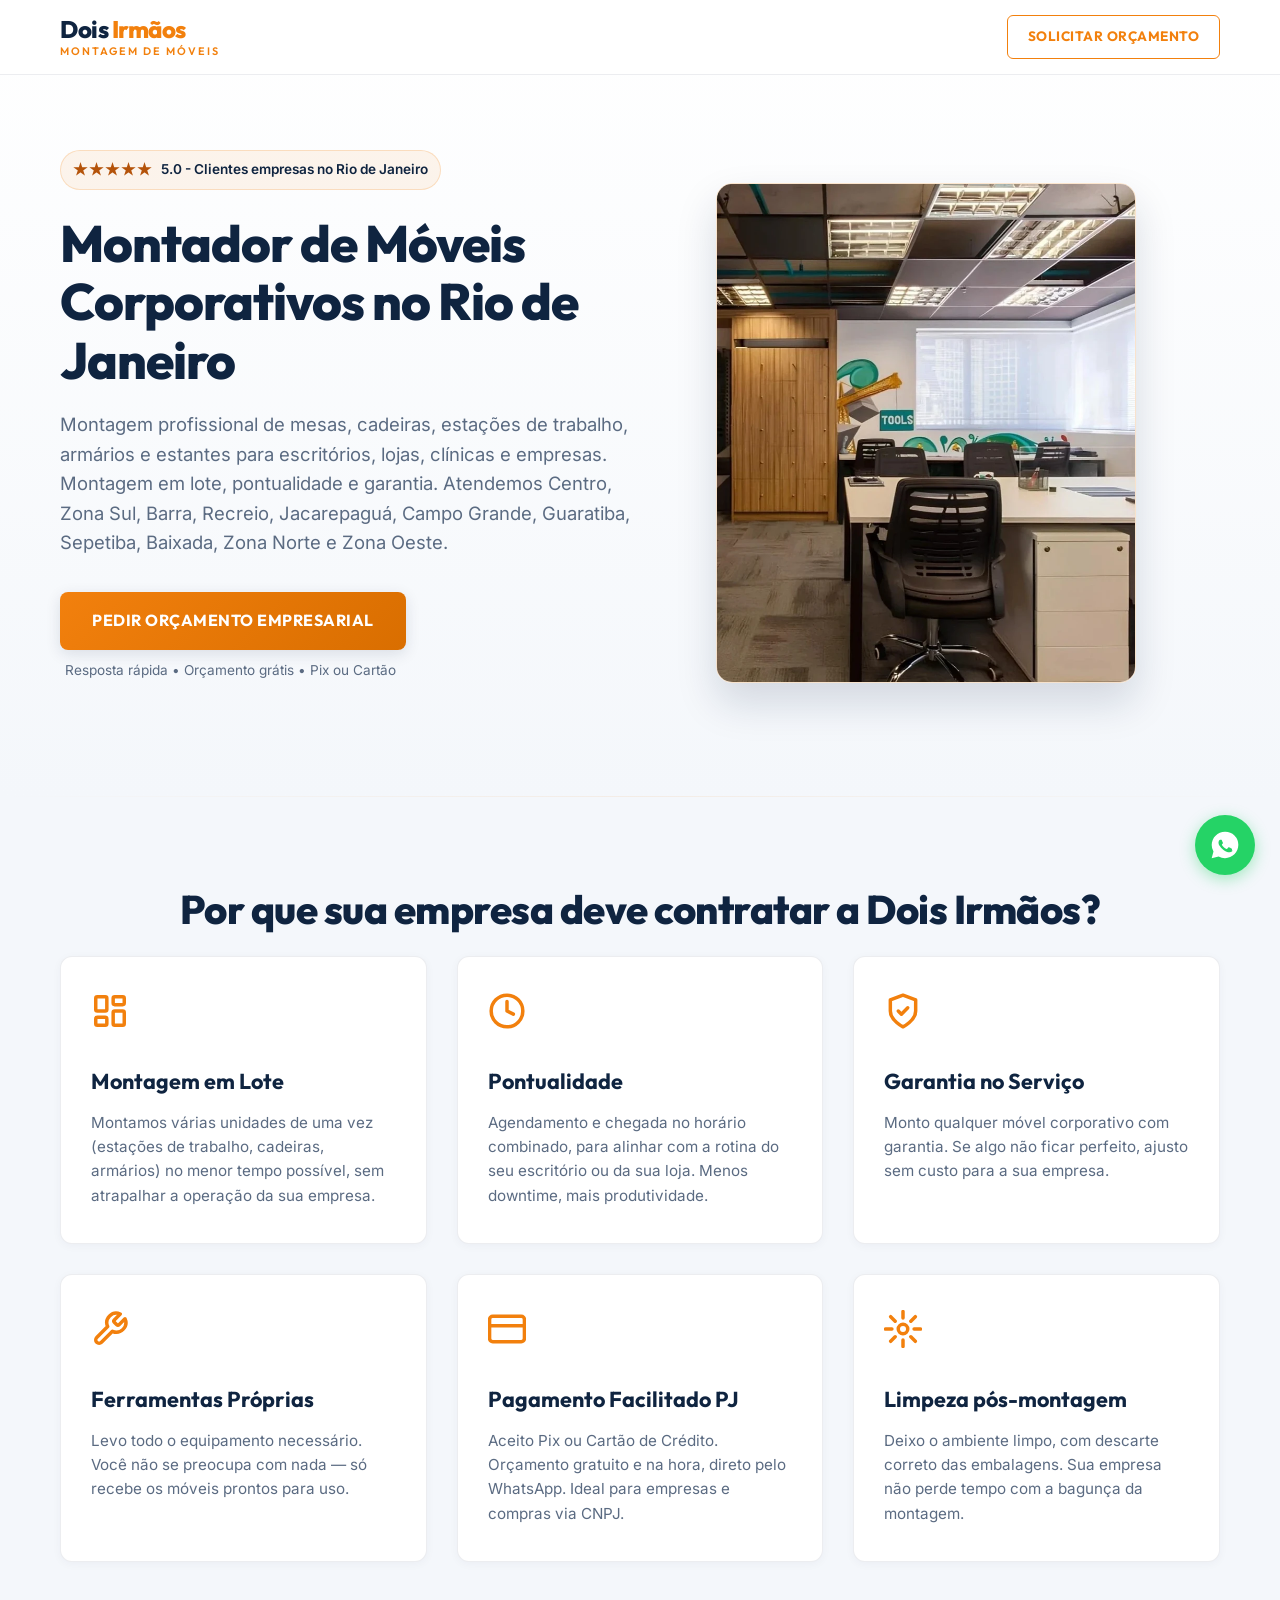
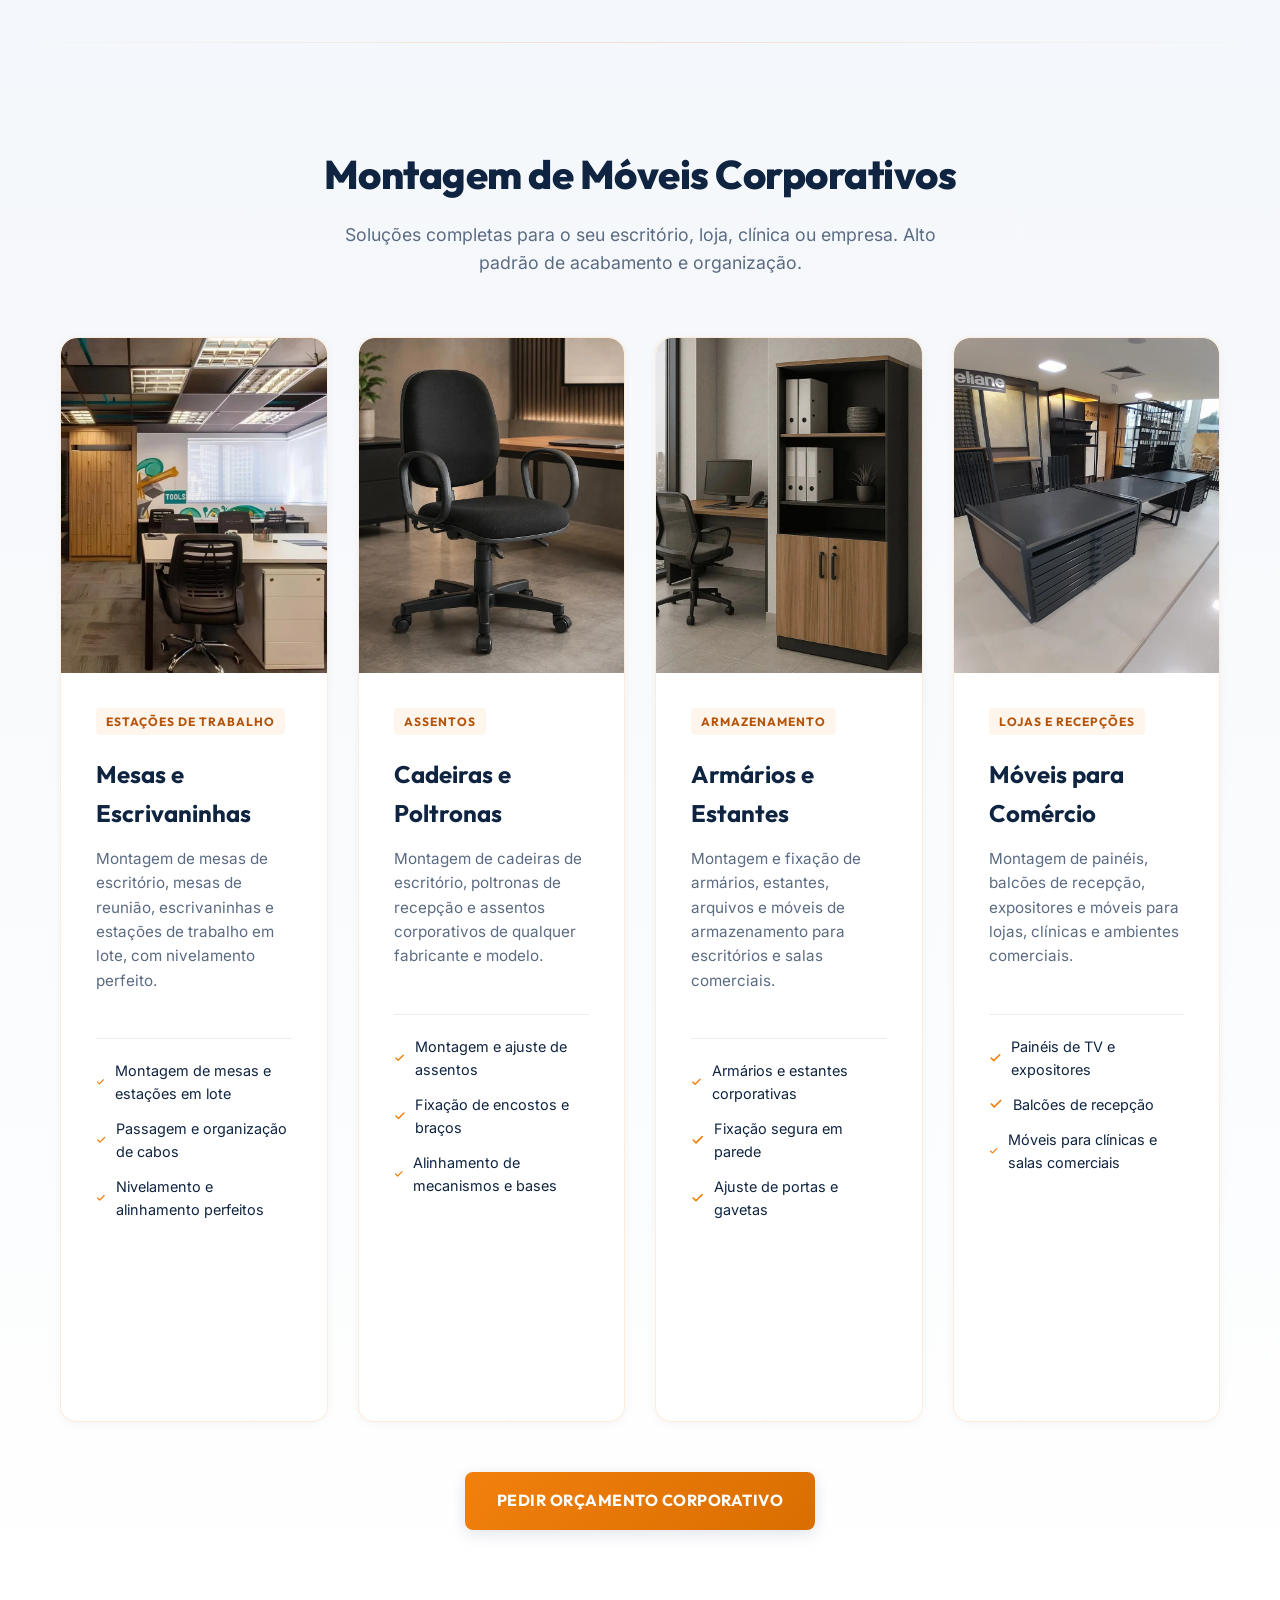
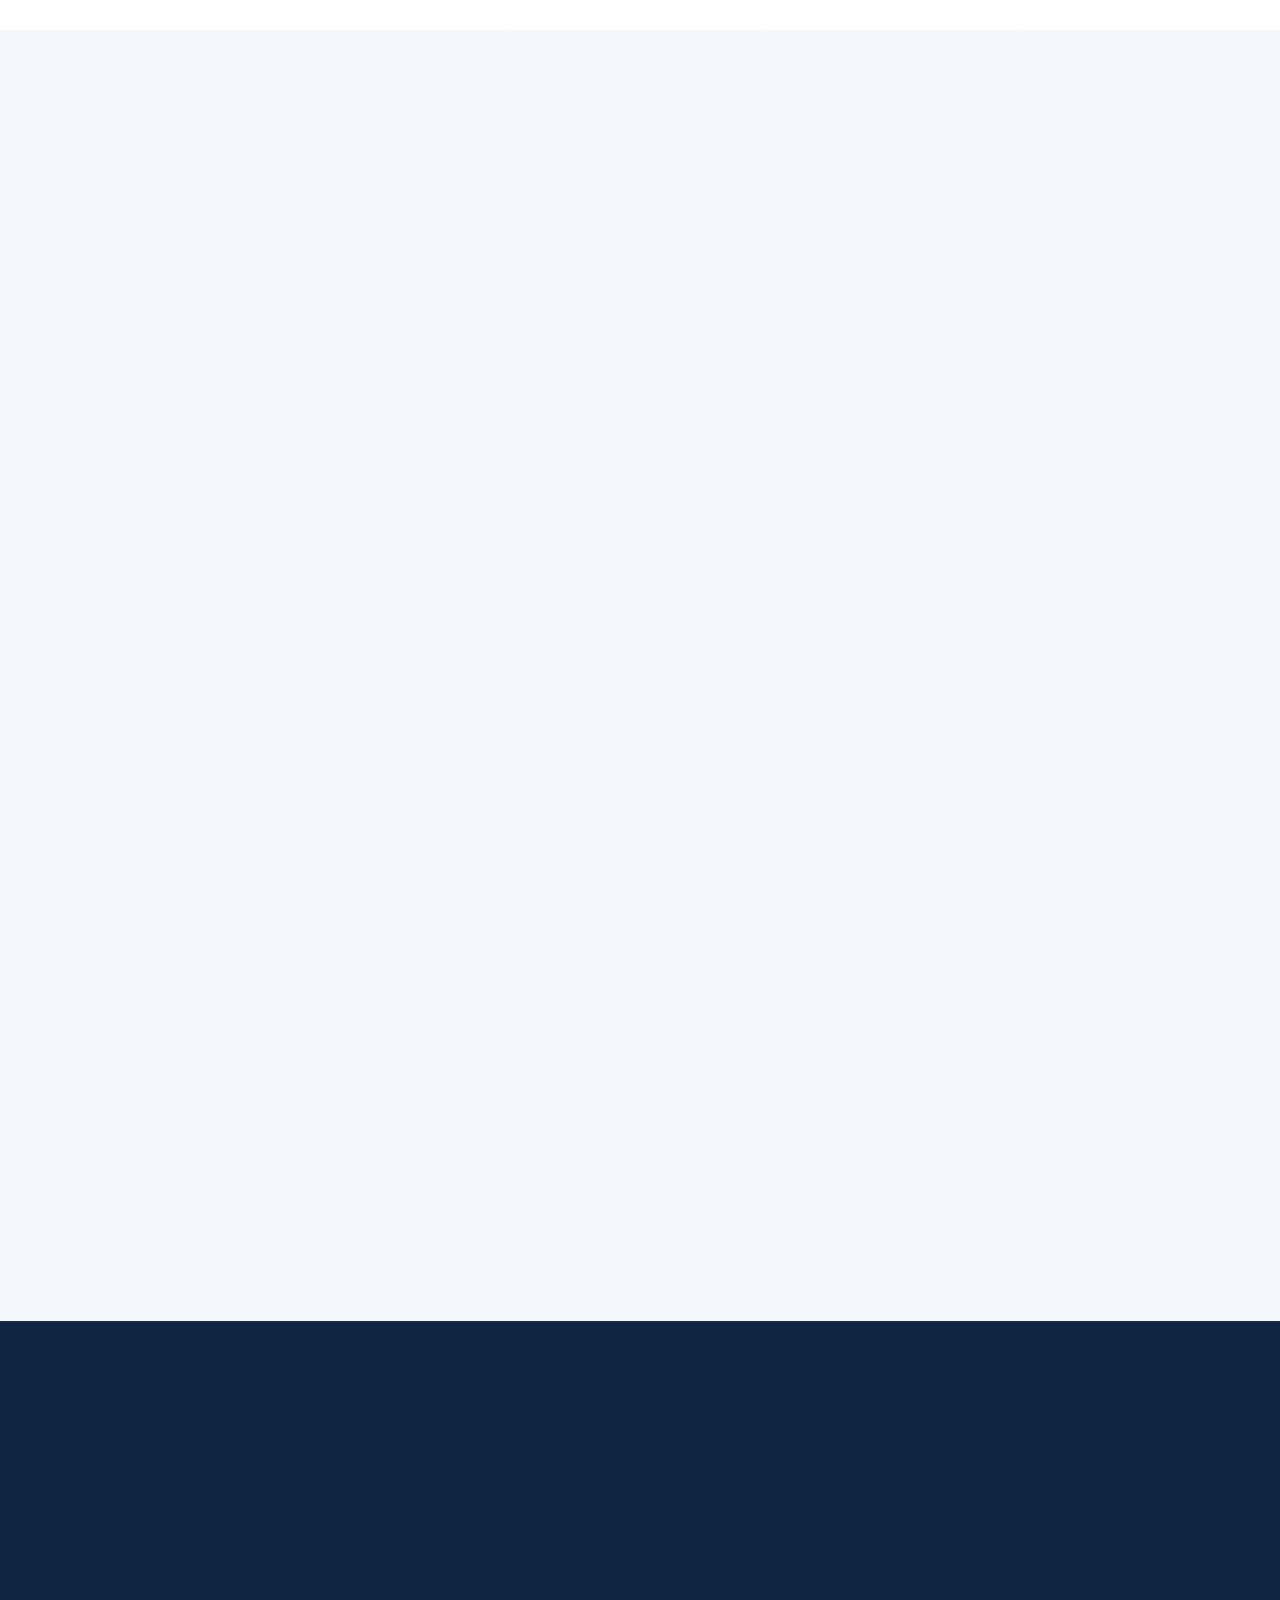
==== commit 0fa9022b: "Centraliza os 3 cards da secao 'Como funciona' no desktop (moveiscorporativos)" ====
--- a/moveiscorporativos.html
+++ b/moveiscorporativos.html
@@ -126,6 +126,7 @@
         .cta-help-text{font-size:.85rem;color:var(--color-gray-text);padding-left:5px}
         .hero-image-wrapper{grid-column:2;display:flex;justify-content:center;align-items:center;width:100%;max-width:420px;aspect-ratio:4/5}
         .hero-image{width:100%;max-width:420px;aspect-ratio:4/5;object-fit:cover;border-radius:16px;border:1px solid rgba(242,128,13,0.2);box-shadow:0 20px 40px rgba(15,36,64,0.15)}
+        .services-grid.como-funciona-grid{grid-template-columns:repeat(3,1fr)}
         @media(max-width:768px){.main-header{padding:8px 0}.header-container{justify-content:center}.btn-header{display:none}.hero-section{padding-top:120px;padding-bottom:50px}.hero-container{grid-template-columns:1fr;grid-template-areas:"badge" "title" "image" "subtitle" "ctas";text-align:center;gap:25px}.badge-google{grid-area:badge;margin-bottom:0;justify-self:center}.hero-title{grid-area:title;font-size:2.1rem;margin:15px 0;letter-spacing:-0.5px}.hero-image-wrapper{grid-area:image;order:unset;display:flex;justify-content:center;margin:5px auto;width:100%;aspect-ratio:4/5}.hero-image{width:100%;height:auto;object-fit:contain;border-radius:12px;box-shadow:0 10px 30px rgba(15,36,64,0.15)}.hero-subtitle{grid-area:subtitle;font-size:1rem;margin-bottom:0;margin:0 auto;max-width:100%;line-height:1.5}.hero-ctas{grid-area:ctas;align-items:center;width:100%;margin-bottom:0;gap:15px;margin-top:8px}.btn-cta{width:100%;max-width:320px;padding:14px 28px;font-size:.95rem}}
         @media(max-width:480px){.btn-header{display:none}.header-container{justify-content:center}.logo-text{font-size:1.3rem}}
     </style>
@@ -334,7 +335,7 @@
         <section class="depoimentos-section">
             <div class="container">
                 <h2 class="section-title">Como funciona para a sua empresa</h2>
-                <div class="services-grid">
+                <div class="services-grid como-funciona-grid">
                     <div class="service-card">
                         <div class="service-content">
                             <span class="service-tag">Passo 1</span>
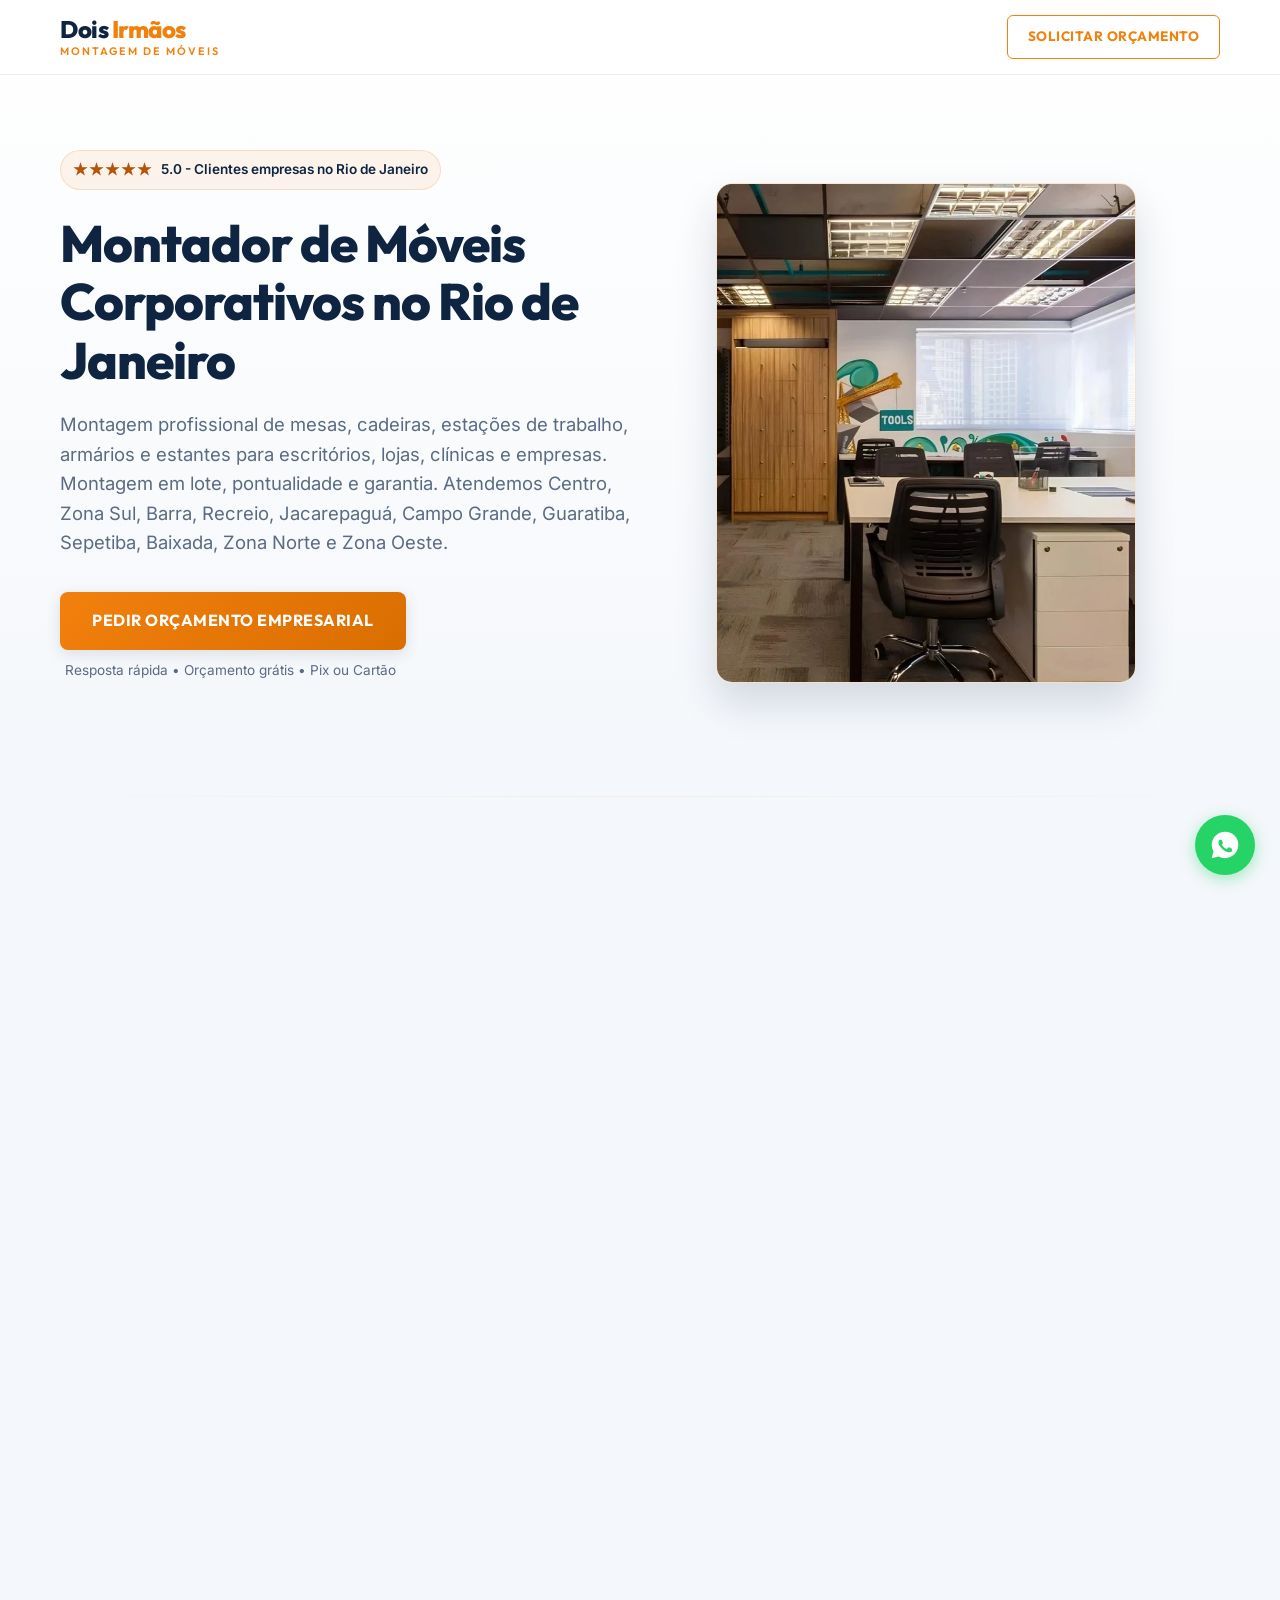
==== commit c44cbf90: "Atualiza numero de WhatsApp nos botoes e rodape para (21) 97133-8621" ====
--- a/moveiscorporativos.html
+++ b/moveiscorporativos.html
@@ -60,7 +60,7 @@
       "provider": {
         "@type": "LocalBusiness",
         "name": "Dois Irmãos Montagem de Móveis",
-        "telephone": "+5521982727612",
+        "telephone": "+5521971338621",
         "areaServed": [
           {"@type":"City","name":"Rio de Janeiro"},
           {"@type":"AdministrativeArea","name":"Zona Sul"},
@@ -142,7 +142,7 @@
             <div class="logo">
                 <span class="logo-text">Dois <span>Irmãos</span><span class="logo-sub">Montagem de Móveis</span></span>
             </div>
-            <a href="https://wa.me/5521982727612?text=Ol%C3%A1%2C%20gostaria%20de%20um%20or%C3%A7amento%20para%20montagem%20de%20m%C3%B3veis%20corporativos" class="btn-cta btn-header" onclick="gtag_report_conversion();" target="_blank" rel="noopener">
+            <a href="https://wa.me/5521971338621?text=Ol%C3%A1%2C%20gostaria%20de%20um%20or%C3%A7amento%20para%20montagem%20de%20m%C3%B3veis%20corporativos" class="btn-cta btn-header" onclick="gtag_report_conversion();" target="_blank" rel="noopener">
                 Solicitar Orçamento
             </a>
         </div>
@@ -160,7 +160,7 @@
                     <h1 class="hero-title">Montador de Móveis Corporativos no Rio de Janeiro</h1>
                     <p class="hero-subtitle">Montagem profissional de mesas, cadeiras, estações de trabalho, armários e estantes para escritórios, lojas, clínicas e empresas. Montagem em lote, pontualidade e garantia. Atendemos Centro, Zona Sul, Barra, Recreio, Jacarepaguá, Campo Grande, Guaratiba, Sepetiba, Baixada, Zona Norte e Zona Oeste.</p>
                     <div class="hero-ctas">
-                        <a href="https://wa.me/5521982727612?text=Ol%C3%A1%2C%20gostaria%20de%20um%20or%C3%A7amento%20para%20montagem%20de%20m%C3%B3veis%20corporativos" class="btn-cta btn-main-pulse" onclick="gtag_report_conversion();" target="_blank" rel="noopener">
+                        <a href="https://wa.me/5521971338621?text=Ol%C3%A1%2C%20gostaria%20de%20um%20or%C3%A7amento%20para%20montagem%20de%20m%C3%B3veis%20corporativos" class="btn-cta btn-main-pulse" onclick="gtag_report_conversion();" target="_blank" rel="noopener">
                             Pedir Orçamento Empresarial
                         </a>
                         <span class="cta-help-text">Resposta rápida • Orçamento grátis • Pix ou Cartão</span>
@@ -324,7 +324,7 @@
                 </div>
 
                 <div class="services-action">
-                    <a href="https://wa.me/5521982727612?text=Ol%C3%A1%2C%20gostaria%20de%20um%20or%C3%A7amento%20para%20montagem%20de%20m%C3%B3veis%20corporativos" class="btn-cta btn-main-pulse" onclick="gtag_report_conversion();" target="_blank" rel="noopener">
+                    <a href="https://wa.me/5521971338621?text=Ol%C3%A1%2C%20gostaria%20de%20um%20or%C3%A7amento%20para%20montagem%20de%20m%C3%B3veis%20corporativos" class="btn-cta btn-main-pulse" onclick="gtag_report_conversion();" target="_blank" rel="noopener">
                         Pedir Orçamento Corporativo
                     </a>
                 </div>
@@ -428,7 +428,7 @@
                 <h3>Atendimento</h3>
                 <p>
                     <svg class="icon-footer-info" viewBox="0 0 24 24" fill="none" stroke="currentColor" stroke-width="2" stroke-linecap="round" stroke-linejoin="round" style="width: 14px; height: 14px; margin-right: 6px; color: var(--color-primary); vertical-align: middle;"><path d="M22 16.92v3a2 2 0 0 1-2.18 2 19.79 19.79 0 0 1-8.63-3.07 19.5 19.5 0 0 1-6-6 19.79 19.79 0 0 1-3.07-8.67A2 2 0 0 1 4.11 2h3a2 2 0 0 1 2 1.72 12.84 12.84 0 0 0 .7 2.81 2 2 0 0 1-.45 2.11L8.09 9.91a16 16 0 0 0 6 6l1.27-1.27a2 2 0 0 1 2.11-.45 12.84 12.84 0 0 0 2.81.7A2 2 0 0 1 22 16.92z"/></svg>
-                    Fone/Whats: <strong>(21) 98272-7612</strong>
+                    Fone/Whats: <strong>(21) 97133-8621</strong>
                 </p>
                 <p>
                     <svg class="icon-footer-info" viewBox="0 0 24 24" fill="none" stroke="currentColor" stroke-width="2" stroke-linecap="round" stroke-linejoin="round" style="width: 14px; height: 14px; margin-right: 6px; color: var(--color-primary); vertical-align: middle;"><path d="M21 10c0 7-9 13-9 13s-9-6-9-13a9 9 0 0 1 18 0z"/><circle cx="12" cy="10" r="3"/></svg>
@@ -452,7 +452,7 @@
     </footer>
 
     <!-- Botao Flutuante Pulsante -->
-    <a href="https://wa.me/5521982727612?text=Ol%C3%A1%2C%20gostaria%20de%20um%20or%C3%A7amento%20para%20montagem%20de%20m%C3%B3veis%20corporativos"
+    <a href="https://wa.me/5521971338621?text=Ol%C3%A1%2C%20gostaria%20de%20um%20or%C3%A7amento%20para%20montagem%20de%20m%C3%B3veis%20corporativos"
        class="btn-whatsapp-flutuante" id="btn-whatsapp-flutuante" onclick="gtag_report_conversion();" target="_blank" rel="noopener" aria-label="Solicitar Orçamento de Móveis Corporativos no WhatsApp">
         <svg viewBox="0 0 24 24" fill="currentColor" xmlns="http://www.w3.org/2000/svg">
             <path d="M12.012 2c-5.506 0-9.989 4.478-9.99 9.984a9.96 9.96 0 0 0 1.333 4.982L2 22l5.202-1.362a9.923 9.923 0 0 0 4.808 1.226h.003c5.502 0 9.99-4.479 9.991-9.986a9.897 9.897 0 0 0-2.927-7.064A9.9 9.9 0 0 0 12.012 2zm5.72 14.12c-.246.696-1.427 1.258-1.954 1.31-.476.046-.96.223-3.078-.607-2.709-1.062-4.437-3.805-4.572-3.987-.134-.18-.992-1.31-.992-2.5 0-1.19.624-1.77.848-2.014.223-.244.492-.304.656-.304.163 0 .327.002.468.008.148.006.347-.057.544.417.202.489.69 1.678.75 1.798.06.12.1.26.02.42-.08.16-.12.26-.24.4-.12.14-.25.312-.358.42-.12.12-.245.25-.1.5.144.246.643 1.054 1.38 1.71.947.843 1.745 1.106 1.996 1.228.25.12.397.102.545-.068.149-.17.643-.75.815-.998.17-.25.347-.208.58-.12.235.087 1.488.702 1.745.83.256.13.427.194.49.303.06.108.06.63-.186 1.326z"/>
